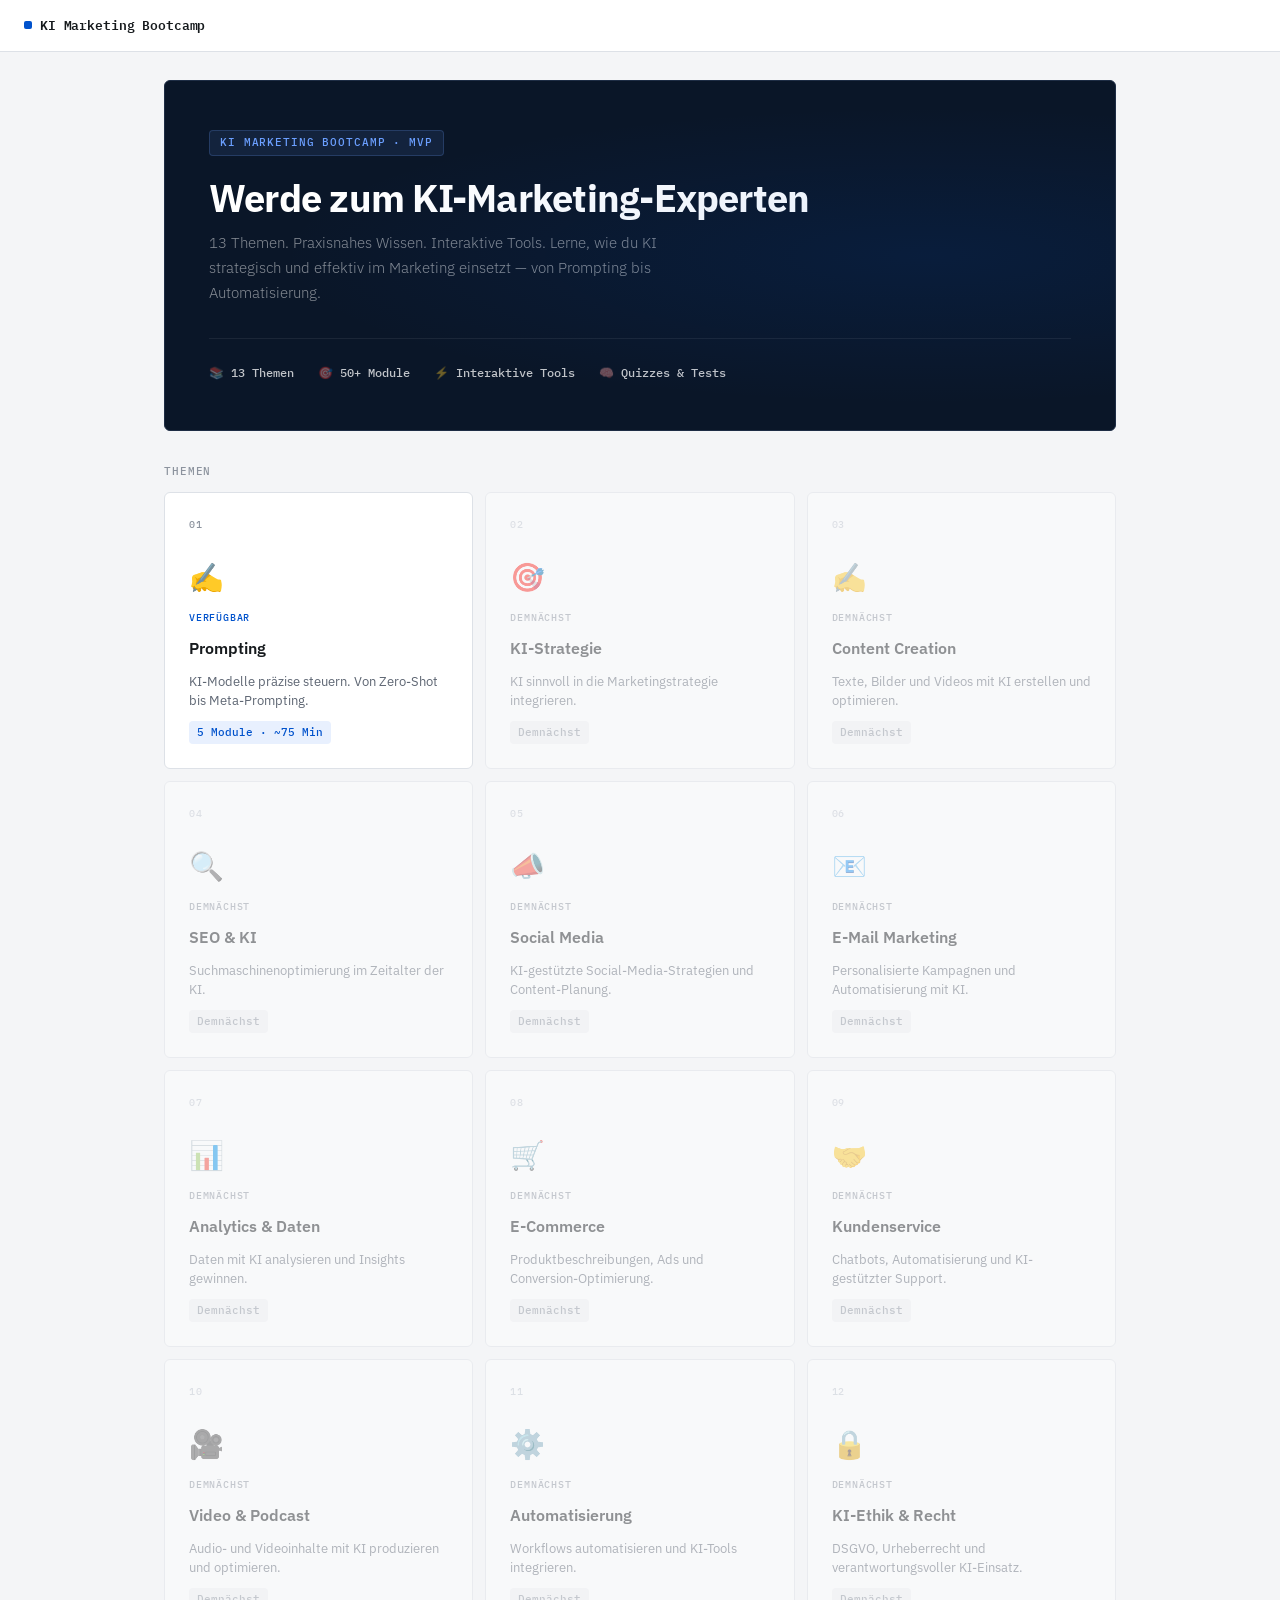
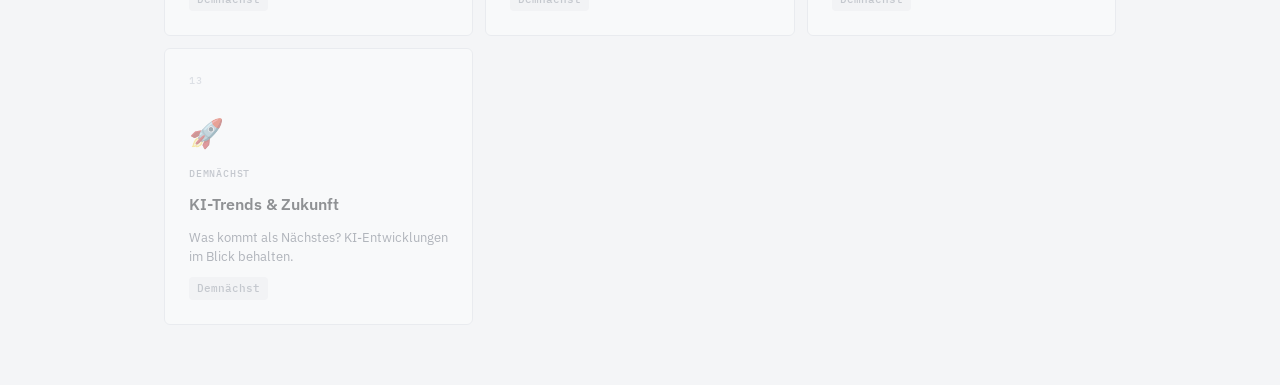
==== index.html @ 56a53774 "Build course platform MVP for KI Marketing Bootcamp - Add index.html: course dashboard with 13 topic" ====
<!DOCTYPE html>
<html lang="de">
<head>
<meta charset="UTF-8">
<meta name="viewport" content="width=device-width, initial-scale=1.0">
<title>KI Marketing Bootcamp</title>
<link rel="preconnect" href="https://fonts.googleapis.com">
<link href="https://fonts.googleapis.com/css2?family=IBM+Plex+Sans:wght@300;400;500;600;700&family=IBM+Plex+Mono:wght@400;500&display=swap" rel="stylesheet">
<link rel="stylesheet" href="shared.css">
<style>
.topnav-logo-text { font-weight: 600; }

.course-hero {
  background: #0A1628;
  color: white;
  border-radius: var(--radius-lg);
  padding: 48px 44px;
  margin-bottom: 32px;
  position: relative;
  overflow: hidden;
  border: 1px solid #1E2D45;
}
.course-hero::before {
  content: '';
  position: absolute; top: 0; right: 0; bottom: 0; left: 0;
  background: radial-gradient(ellipse at 80% 50%, rgba(0,82,204,0.12) 0%, transparent 60%);
  pointer-events: none;
}
.course-tag {
  display: inline-flex; align-items: center; gap: 6px;
  font-size: 11px; font-weight: 500; letter-spacing: 0.08em; text-transform: uppercase;
  color: #6B9FFF; background: rgba(107,159,255,0.1);
  border: 1px solid rgba(107,159,255,0.2);
  padding: 3px 10px; border-radius: var(--radius); margin-bottom: 20px;
  font-family: 'IBM Plex Mono', monospace;
}
.course-hero h1 {
  font-size: clamp(24px, 3.5vw, 38px);
  font-weight: 700; letter-spacing: -0.02em;
  margin-bottom: 12px; line-height: 1.15;
}
.course-hero p {
  color: rgba(255,255,255,0.5); font-size: 15px;
  max-width: 520px; font-weight: 300; line-height: 1.65;
}
.course-hero-meta {
  display: flex; gap: 24px; margin-top: 32px; flex-wrap: wrap;
  padding-top: 24px; border-top: 1px solid rgba(255,255,255,0.07);
}
.course-hero-meta-item {
  display: flex; align-items: center; gap: 7px;
  font-size: 12px; color: rgba(255,255,255,0.4);
  font-family: 'IBM Plex Mono', monospace;
}
.course-hero-meta-item span { color: rgba(255,255,255,0.75); font-weight: 500; }

.topics-grid {
  display: grid;
  grid-template-columns: repeat(3, 1fr);
  gap: 12px;
}

.topic-card-num {
  font-family: 'IBM Plex Mono', monospace;
  font-size: 10px; font-weight: 500; letter-spacing: 0.06em;
  color: var(--text-subtle); margin-bottom: 12px;
}
.topic-card:hover .topic-card-num { color: var(--accent); }
.topic-card.locked .topic-card-num { color: var(--border-strong); }

@media(max-width: 700px) {
  .topics-grid { grid-template-columns: 1fr 1fr; }
  .course-hero { padding: 28px 20px; }
}
@media(max-width: 480px) {
  .topics-grid { grid-template-columns: 1fr; }
}
</style>
</head>
<body>

<!-- Top Navigation -->
<nav class="topnav">
  <a href="index.html" class="topnav-logo">
    <div class="topnav-logo-dot"></div>
    <span class="topnav-logo-text">KI Marketing Bootcamp</span>
  </a>
  <div class="topnav-spacer"></div>
</nav>

<div class="container-wide">

  <!-- HERO -->
  <div class="course-hero">
    <div class="course-tag">KI Marketing Bootcamp · MVP</div>
    <h1>Werde zum KI&#8209;Marketing&#8209;Experten</h1>
    <p>13 Themen. Praxisnahes Wissen. Interaktive Tools. Lerne, wie du KI strategisch und effektiv im Marketing einsetzt — von Prompting bis Automatisierung.</p>
    <div class="course-hero-meta">
      <div class="course-hero-meta-item">📚 <span>13 Themen</span></div>
      <div class="course-hero-meta-item">🎯 <span>50+ Module</span></div>
      <div class="course-hero-meta-item">⚡ <span>Interaktive Tools</span></div>
      <div class="course-hero-meta-item">🧠 <span>Quizzes &amp; Tests</span></div>
    </div>
  </div>

  <!-- TOPICS -->
  <div class="section-label">Themen</div>

  <div class="topics-grid">

    <!-- Topic 1: Prompting (AVAILABLE) -->
    <a href="topic-prompting.html" class="topic-card">
      <div class="topic-card-num">01</div>
      <div class="topic-card-icon">✍️</div>
      <div class="topic-card-label">Verfügbar</div>
      <div class="topic-card-title">Prompting</div>
      <div class="topic-card-desc">KI-Modelle präzise steuern. Von Zero-Shot bis Meta-Prompting.</div>
      <div class="topic-card-badge">5 Module · ~75 Min</div>
    </a>

    <!-- Topic 2–13: Coming Soon -->
    <div class="topic-card locked">
      <div class="topic-card-num">02</div>
      <div class="topic-card-icon">🎯</div>
      <div class="topic-card-label">Demnächst</div>
      <div class="topic-card-title">KI-Strategie</div>
      <div class="topic-card-desc">KI sinnvoll in die Marketingstrategie integrieren.</div>
      <div class="topic-card-badge">Demnächst</div>
    </div>

    <div class="topic-card locked">
      <div class="topic-card-num">03</div>
      <div class="topic-card-icon">✍️</div>
      <div class="topic-card-label">Demnächst</div>
      <div class="topic-card-title">Content Creation</div>
      <div class="topic-card-desc">Texte, Bilder und Videos mit KI erstellen und optimieren.</div>
      <div class="topic-card-badge">Demnächst</div>
    </div>

    <div class="topic-card locked">
      <div class="topic-card-num">04</div>
      <div class="topic-card-icon">🔍</div>
      <div class="topic-card-label">Demnächst</div>
      <div class="topic-card-title">SEO &amp; KI</div>
      <div class="topic-card-desc">Suchmaschinenoptimierung im Zeitalter der KI.</div>
      <div class="topic-card-badge">Demnächst</div>
    </div>

    <div class="topic-card locked">
      <div class="topic-card-num">05</div>
      <div class="topic-card-icon">📣</div>
      <div class="topic-card-label">Demnächst</div>
      <div class="topic-card-title">Social Media</div>
      <div class="topic-card-desc">KI-gestützte Social-Media-Strategien und Content-Planung.</div>
      <div class="topic-card-badge">Demnächst</div>
    </div>

    <div class="topic-card locked">
      <div class="topic-card-num">06</div>
      <div class="topic-card-icon">📧</div>
      <div class="topic-card-label">Demnächst</div>
      <div class="topic-card-title">E-Mail Marketing</div>
      <div class="topic-card-desc">Personalisierte Kampagnen und Automatisierung mit KI.</div>
      <div class="topic-card-badge">Demnächst</div>
    </div>

    <div class="topic-card locked">
      <div class="topic-card-num">07</div>
      <div class="topic-card-icon">📊</div>
      <div class="topic-card-label">Demnächst</div>
      <div class="topic-card-title">Analytics &amp; Daten</div>
      <div class="topic-card-desc">Daten mit KI analysieren und Insights gewinnen.</div>
      <div class="topic-card-badge">Demnächst</div>
    </div>

    <div class="topic-card locked">
      <div class="topic-card-num">08</div>
      <div class="topic-card-icon">🛒</div>
      <div class="topic-card-label">Demnächst</div>
      <div class="topic-card-title">E-Commerce</div>
      <div class="topic-card-desc">Produktbeschreibungen, Ads und Conversion-Optimierung.</div>
      <div class="topic-card-badge">Demnächst</div>
    </div>

    <div class="topic-card locked">
      <div class="topic-card-num">09</div>
      <div class="topic-card-icon">🤝</div>
      <div class="topic-card-label">Demnächst</div>
      <div class="topic-card-title">Kundenservice</div>
      <div class="topic-card-desc">Chatbots, Automatisierung und KI-gestützter Support.</div>
      <div class="topic-card-badge">Demnächst</div>
    </div>

    <div class="topic-card locked">
      <div class="topic-card-num">10</div>
      <div class="topic-card-icon">🎥</div>
      <div class="topic-card-label">Demnächst</div>
      <div class="topic-card-title">Video &amp; Podcast</div>
      <div class="topic-card-desc">Audio- und Videoinhalte mit KI produzieren und optimieren.</div>
      <div class="topic-card-badge">Demnächst</div>
    </div>

    <div class="topic-card locked">
      <div class="topic-card-num">11</div>
      <div class="topic-card-icon">⚙️</div>
      <div class="topic-card-label">Demnächst</div>
      <div class="topic-card-title">Automatisierung</div>
      <div class="topic-card-desc">Workflows automatisieren und KI-Tools integrieren.</div>
      <div class="topic-card-badge">Demnächst</div>
    </div>

    <div class="topic-card locked">
      <div class="topic-card-num">12</div>
      <div class="topic-card-icon">🔒</div>
      <div class="topic-card-label">Demnächst</div>
      <div class="topic-card-title">KI-Ethik &amp; Recht</div>
      <div class="topic-card-desc">DSGVO, Urheberrecht und verantwortungsvoller KI-Einsatz.</div>
      <div class="topic-card-badge">Demnächst</div>
    </div>

    <div class="topic-card locked">
      <div class="topic-card-num">13</div>
      <div class="topic-card-icon">🚀</div>
      <div class="topic-card-label">Demnächst</div>
      <div class="topic-card-title">KI-Trends &amp; Zukunft</div>
      <div class="topic-card-desc">Was kommt als Nächstes? KI-Entwicklungen im Blick behalten.</div>
      <div class="topic-card-badge">Demnächst</div>
    </div>

  </div>
</div>

</body>
</html>
---- shared.css ----
@import url('https://fonts.googleapis.com/css2?family=IBM+Plex+Sans:wght@300;400;500;600;700&family=IBM+Plex+Mono:wght@400;500&display=swap');

:root {
  --bg: #F4F5F7;
  --surface: #FFFFFF;
  --surface-2: #F0F1F3;
  --border: #DDE1E7;
  --border-strong: #C1C7D0;
  --text: #161A1D;
  --text-muted: #5E6673;
  --text-subtle: #8C939E;
  --accent: #0052CC;
  --accent-light: #E8F0FE;
  --accent-hover: #0747A6;
  --accent-2: #00875A;
  --accent-2-light: #E3FCEF;
  --green: #006644;
  --green-light: #E3FCEF;
  --red: #BF2600;
  --red-light: #FFEBE6;
  --orange: #974F0C;
  --orange-light: #FFF0E6;
  --radius: 4px;
  --radius-lg: 6px;
  --shadow: 0 1px 3px rgba(0,0,0,0.08), 0 0 0 1px rgba(0,0,0,0.04);
  --shadow-lg: 0 4px 16px rgba(0,0,0,0.10), 0 0 0 1px rgba(0,0,0,0.04);
}

* { box-sizing: border-box; margin: 0; padding: 0; }

body {
  font-family: 'IBM Plex Sans', sans-serif;
  background: var(--bg);
  color: var(--text);
  font-size: 15px;
  line-height: 1.6;
}

h1, h2, h3, h4 { font-family: 'IBM Plex Sans', sans-serif; font-weight: 600; line-height: 1.25; }

/* ─── TOPNAV ─── */
.topnav {
  position: fixed; top: 0; left: 0; right: 0; z-index: 100;
  background: var(--surface);
  border-bottom: 1px solid var(--border);
  height: 52px;
  display: flex; align-items: center;
  padding: 0 24px;
  gap: 16px;
}
.topnav-logo {
  font-family: 'IBM Plex Mono', monospace;
  font-size: 13px; font-weight: 500;
  color: var(--text);
  text-decoration: none;
  letter-spacing: -0.01em;
  display: flex; align-items: center; gap: 8px;
}
.topnav-logo-dot {
  width: 8px; height: 8px; border-radius: 2px;
  background: var(--accent);
  flex-shrink: 0;
}
.topnav-spacer { flex: 1; }
.topnav-link {
  font-size: 13px; font-weight: 500;
  color: var(--text-muted);
  text-decoration: none;
  padding: 5px 10px; border-radius: var(--radius);
  transition: all 0.15s;
}
.topnav-link:hover { background: var(--surface-2); color: var(--text); }
.topnav-link.primary {
  background: var(--accent); color: white;
  padding: 5px 14px;
}
.topnav-link.primary:hover { background: var(--accent-hover); color: white; }

/* ─── LAYOUT ─── */
.container { max-width: 780px; margin: 0 auto; padding: 80px 24px 60px; }
.container-wide { max-width: 1000px; margin: 0 auto; padding: 80px 24px 60px; }

/* ─── HERO ─── */
.hero {
  background: #0A1628;
  color: white;
  border-radius: var(--radius-lg);
  padding: 40px 44px;
  margin-bottom: 24px;
  position: relative;
  overflow: hidden;
  border: 1px solid #1E2D45;
}
.hero::before {
  content: '';
  position: absolute; top: 0; right: 0; bottom: 0;
  width: 40%;
  background: linear-gradient(135deg, transparent, rgba(0,82,204,0.08));
  pointer-events: none;
}
.module-tag {
  display: inline-flex; align-items: center; gap: 6px;
  font-size: 11px; font-weight: 500; letter-spacing: 0.08em; text-transform: uppercase;
  color: #6B9FFF; background: rgba(107,159,255,0.1);
  border: 1px solid rgba(107,159,255,0.2);
  padding: 3px 10px; border-radius: var(--radius); margin-bottom: 18px;
  font-family: 'IBM Plex Mono', monospace;
}
.hero h1 { font-size: clamp(22px, 3vw, 32px); font-weight: 600; margin-bottom: 8px; letter-spacing: -0.01em; }
.hero p { color: rgba(255,255,255,0.5); font-size: 15px; max-width: 540px; font-weight: 300; }
.hero-meta {
  display: flex; gap: 24px; margin-top: 28px; flex-wrap: wrap;
  padding-top: 20px; border-top: 1px solid rgba(255,255,255,0.07);
}
.hero-meta-item {
  display: flex; align-items: center; gap: 7px;
  font-size: 12px; color: rgba(255,255,255,0.4);
  font-family: 'IBM Plex Mono', monospace;
}
.hero-meta-item span { color: rgba(255,255,255,0.75); font-weight: 500; }

/* ─── CALLOUTS ─── */
.callout {
  border-radius: var(--radius);
  padding: 14px 18px;
  margin-bottom: 12px;
  display: flex; gap: 12px; align-items: flex-start;
}
.callout.blue { background: var(--accent-light); border: 1px solid #C0D9FF; }
.callout.green { background: var(--green-light); border: 1px solid #ABF5D1; }
.callout.yellow { background: #FFFBE6; border: 1px solid #FFE58F; }
.callout.gray { background: var(--surface-2); border: 1px solid var(--border); }
.callout.orange { background: var(--orange-light); border: 1px solid #FFD8A8; }
.callout-icon { font-size: 16px; flex-shrink: 0; margin-top: 2px; }
.callout-text strong { display: block; font-size: 13px; font-weight: 600; margin-bottom: 3px; letter-spacing: 0.01em; }
.callout-text p { font-size: 13px; color: var(--text-muted); line-height: 1.55; }

/* ─── SECTION ─── */
.section {
  background: var(--surface);
  border: 1px solid var(--border);
  border-radius: var(--radius-lg);
  margin-bottom: 16px;
  overflow: hidden;
}
.section-header {
  padding: 18px 24px;
  border-bottom: 1px solid var(--border);
  display: flex; align-items: center; gap: 14px;
  background: var(--surface-2);
}
.section-num {
  width: 28px; height: 28px; border-radius: var(--radius);
  background: var(--accent); color: white;
  font-family: 'IBM Plex Mono', monospace; font-weight: 500; font-size: 13px;
  display: flex; align-items: center; justify-content: center;
  flex-shrink: 0;
}
.section-header h2 { font-size: 16px; font-weight: 600; margin-bottom: 2px; }
.section-header p { font-size: 12px; color: var(--text-muted); }
.section-body { padding: 24px; }

/* ─── TYPOGRAPHY ─── */
h3 { font-size: 14px; font-weight: 600; margin: 22px 0 8px; text-transform: uppercase; letter-spacing: 0.05em; color: var(--text-muted); }
h3:first-child { margin-top: 0; }
p { color: var(--text); margin-bottom: 10px; font-size: 14px; }
p:last-child { margin-bottom: 0; }
ul { padding-left: 18px; margin-bottom: 10px; }
li { margin-bottom: 5px; color: var(--text); font-size: 14px; }
strong { font-weight: 600; }
a { color: var(--accent); text-decoration: none; }
a:hover { text-decoration: underline; }

/* ─── TABLE ─── */
.table-wrap { overflow-x: auto; border-radius: var(--radius); border: 1px solid var(--border); margin: 14px 0; }
table { width: 100%; border-collapse: collapse; font-size: 13px; }
th { background: var(--surface-2); font-family: 'IBM Plex Mono', monospace; font-size: 11px; letter-spacing: 0.06em; text-transform: uppercase; padding: 10px 14px; text-align: left; font-weight: 500; color: var(--text-muted); border-bottom: 1px solid var(--border); }
td { padding: 10px 14px; border-top: 1px solid var(--border); vertical-align: top; line-height: 1.5; font-size: 13px; }
tr:hover td { background: #FAFBFC; }

/* ─── DIVIDER ─── */
.divider { border: none; border-top: 1px solid var(--border); margin: 24px 0; }

/* ─── MISC ─── */
.highlight-box {
  background: var(--accent-light);
  border: 1px solid #C0D9FF;
  border-radius: var(--radius);
  padding: 12px 16px;
  margin: 12px 0;
  font-size: 13px;
}
.highlight-box strong { color: var(--accent); }
.code-block {
  background: #0D1117;
  border-radius: var(--radius);
  padding: 14px 18px;
  font-family: 'IBM Plex Mono', monospace;
  font-size: 12px;
  line-height: 1.75;
  color: #C9D1D9;
  margin: 10px 0;
  overflow-x: auto;
  border: 1px solid #21262D;
}
.tag-row { display: flex; flex-wrap: wrap; gap: 6px; margin: 10px 0; }
.tag {
  font-size: 11px; font-weight: 500;
  padding: 3px 10px; border-radius: var(--radius);
  background: var(--surface-2); border: 1px solid var(--border);
  color: var(--text-muted); font-family: 'IBM Plex Mono', monospace;
}

/* ─── MODULE CARD ─── */
.module-card {
  background: var(--surface);
  border: 1px solid var(--border);
  border-radius: var(--radius-lg);
  padding: 20px 24px;
  display: flex; align-items: flex-start; gap: 16px;
  text-decoration: none; color: var(--text);
  transition: all 0.15s;
  cursor: pointer;
}
.module-card:hover { border-color: var(--accent); box-shadow: var(--shadow); text-decoration: none; }
.module-card.locked { opacity: 0.5; cursor: default; }
.module-card.locked:hover { border-color: var(--border); box-shadow: none; }
.module-card-num {
  width: 36px; height: 36px; border-radius: var(--radius);
  background: var(--accent); color: white;
  font-family: 'IBM Plex Mono', monospace; font-weight: 500; font-size: 14px;
  display: flex; align-items: center; justify-content: center;
  flex-shrink: 0;
}
.module-card.locked .module-card-num { background: var(--surface-2); color: var(--text-subtle); }
.module-card-body { flex: 1; }
.module-card-title { font-size: 15px; font-weight: 600; margin-bottom: 3px; }
.module-card-desc { font-size: 13px; color: var(--text-muted); margin: 0; line-height: 1.5; }
.module-card-meta {
  margin-top: 10px; display: flex; gap: 14px; flex-wrap: wrap;
}
.module-card-meta-item {
  font-size: 11px; color: var(--text-subtle);
  font-family: 'IBM Plex Mono', monospace;
  display: flex; align-items: center; gap: 5px;
}
.module-card-arrow {
  font-size: 16px; color: var(--text-subtle); flex-shrink: 0; margin-top: 2px;
  transition: transform 0.15s;
}
.module-card:hover .module-card-arrow { transform: translateX(3px); color: var(--accent); }
.module-card.locked .module-card-arrow { display: none; }
.lock-icon {
  font-size: 14px; color: var(--text-subtle); flex-shrink: 0;
}

/* ─── TOPIC CARD ─── */
.topic-card {
  background: var(--surface);
  border: 1px solid var(--border);
  border-radius: var(--radius-lg);
  padding: 24px;
  text-decoration: none; color: var(--text);
  transition: all 0.15s;
  display: flex; flex-direction: column; gap: 10px;
}
.topic-card:hover { border-color: var(--accent); box-shadow: var(--shadow); text-decoration: none; }
.topic-card.locked { opacity: 0.45; cursor: default; }
.topic-card.locked:hover { border-color: var(--border); box-shadow: none; }
.topic-card-icon { font-size: 28px; }
.topic-card-label {
  font-size: 10px; font-weight: 500; letter-spacing: 0.08em; text-transform: uppercase;
  color: var(--accent); font-family: 'IBM Plex Mono', monospace;
}
.topic-card.locked .topic-card-label { color: var(--text-subtle); }
.topic-card-title { font-size: 16px; font-weight: 600; }
.topic-card-desc { font-size: 13px; color: var(--text-muted); line-height: 1.5; }
.topic-card-badge {
  display: inline-flex; align-items: center; gap: 5px;
  font-size: 11px; font-weight: 500; padding: 3px 8px; border-radius: var(--radius);
  background: var(--accent-light); color: var(--accent);
  font-family: 'IBM Plex Mono', monospace; margin-top: auto;
  align-self: flex-start;
}
.topic-card.locked .topic-card-badge { background: var(--surface-2); color: var(--text-subtle); }

/* ─── SECTION LABEL ─── */
.section-label {
  font-size: 11px; font-weight: 500; letter-spacing: 0.08em; text-transform: uppercase;
  color: var(--text-subtle); font-family: 'IBM Plex Mono', monospace;
  margin: 32px 0 12px;
}
.section-label:first-child { margin-top: 0; }

/* ─── QUIZ (shared styles) ─── */
.quiz-section {
  background: #0A1628;
  color: white;
  border-radius: var(--radius-lg);
  padding: 32px;
  margin-top: 20px;
  border: 1px solid #1E2D45;
}
.quiz-section h2 { font-size: 20px; font-weight: 600; margin-bottom: 6px; letter-spacing: -0.01em; }
.quiz-section > p { color: rgba(255,255,255,0.45); margin-bottom: 24px; font-size: 13px; }

@media(max-width: 600px) {
  .container { padding: 72px 16px 40px; }
  .hero { padding: 24px 20px; }
  .topic-card-grid { grid-template-columns: 1fr !important; }
}
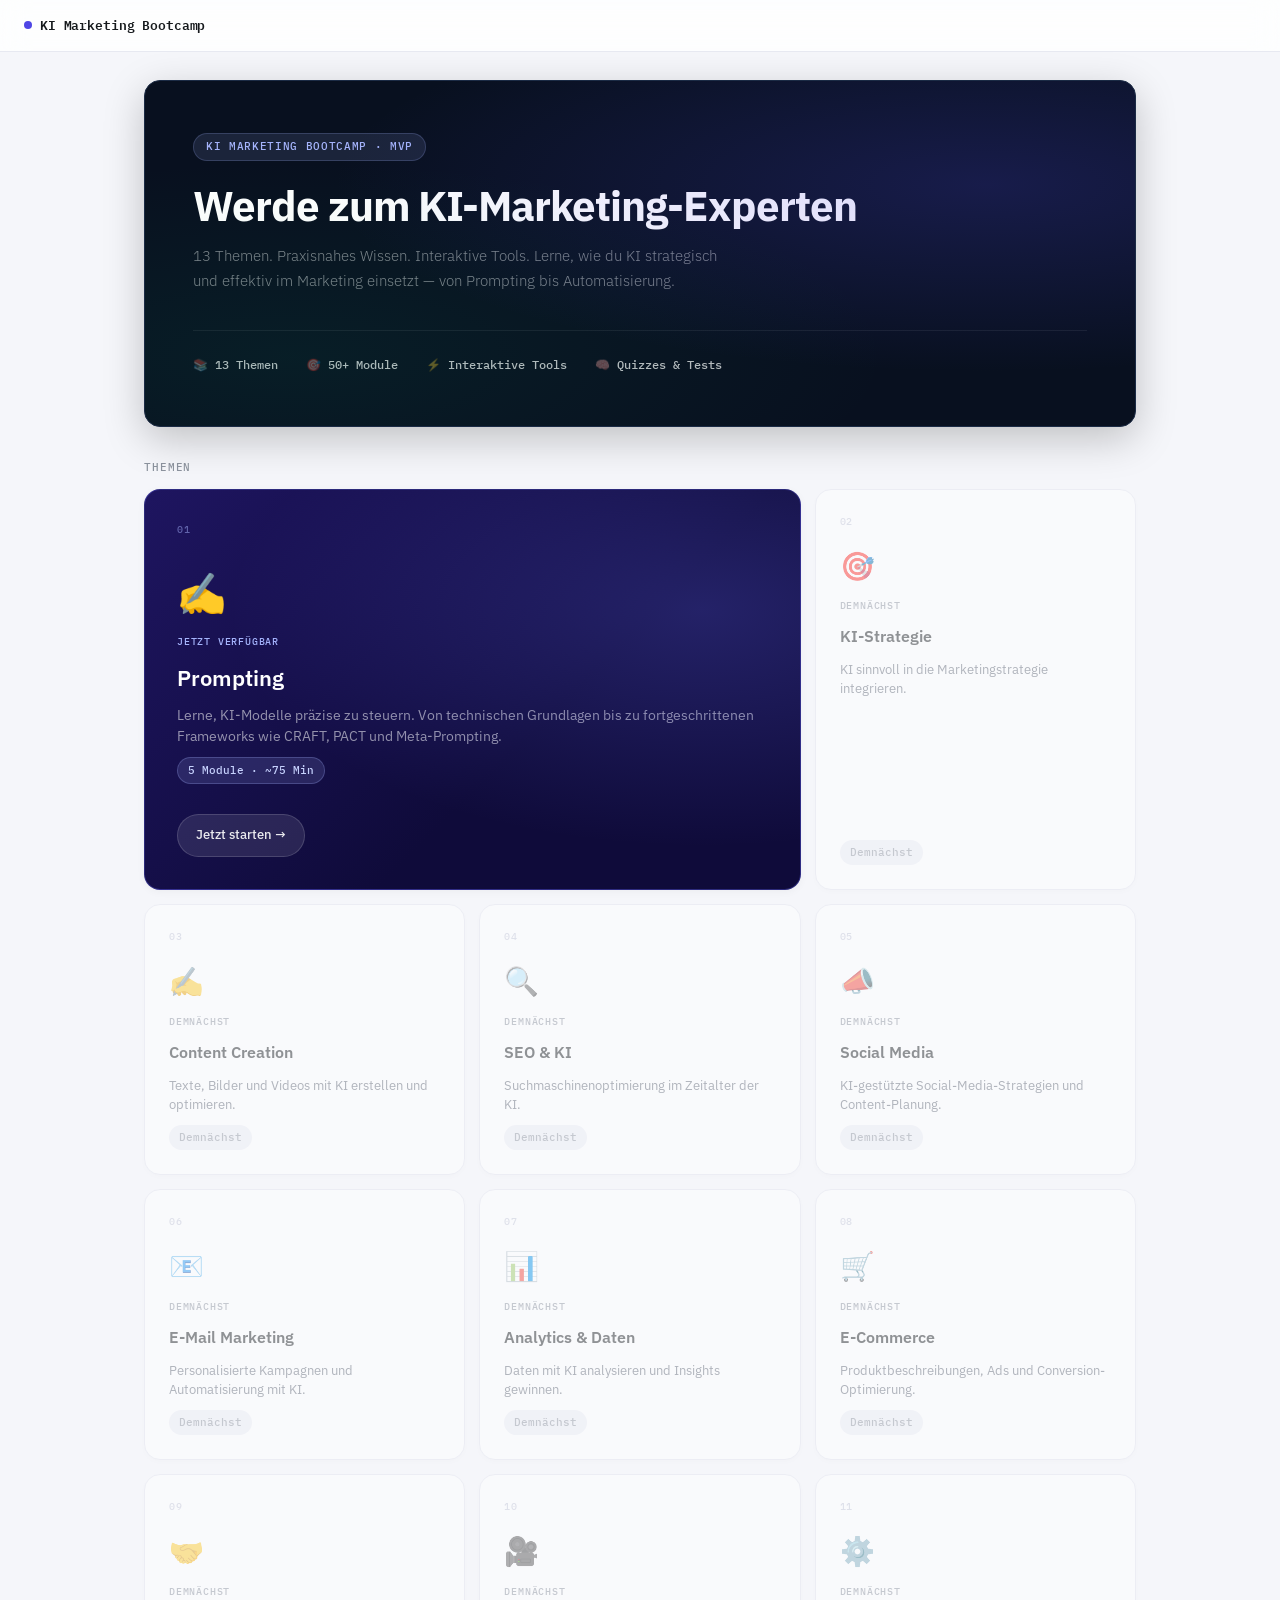
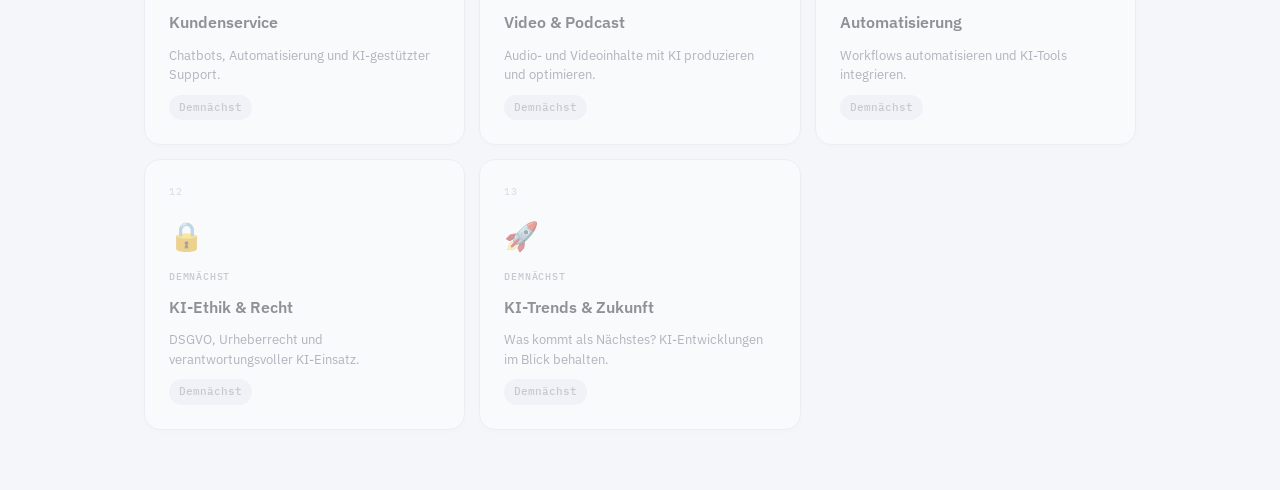
==== commit e33abd96: "Modernize design: bento grid, rounder corners, indigo palette, drop shadows - Colors: corporate blue" ====
--- a/index.html
+++ b/index.html
@@ -8,72 +8,125 @@
 <link href="https://fonts.googleapis.com/css2?family=IBM+Plex+Sans:wght@300;400;500;600;700&family=IBM+Plex+Mono:wght@400;500&display=swap" rel="stylesheet">
 <link rel="stylesheet" href="shared.css">
 <style>
-.topnav-logo-text { font-weight: 600; }
-
+/* ─── COURSE HERO ─── */
 .course-hero {
-  background: #0A1628;
+  background: #08101F;
   color: white;
   border-radius: var(--radius-lg);
-  padding: 48px 44px;
+  padding: 52px 48px;
   margin-bottom: 32px;
   position: relative;
   overflow: hidden;
-  border: 1px solid #1E2D45;
+  border: 1px solid #1B2B45;
+  box-shadow: 0 12px 40px rgba(0,0,0,0.22);
 }
 .course-hero::before {
   content: '';
-  position: absolute; top: 0; right: 0; bottom: 0; left: 0;
-  background: radial-gradient(ellipse at 80% 50%, rgba(0,82,204,0.12) 0%, transparent 60%);
+  position: absolute; inset: 0;
+  background:
+    radial-gradient(ellipse at 85% 30%, rgba(79,70,229,0.22) 0%, transparent 55%),
+    radial-gradient(ellipse at 15% 80%, rgba(5,150,105,0.10) 0%, transparent 50%);
   pointer-events: none;
 }
 .course-tag {
   display: inline-flex; align-items: center; gap: 6px;
-  font-size: 11px; font-weight: 500; letter-spacing: 0.08em; text-transform: uppercase;
-  color: #6B9FFF; background: rgba(107,159,255,0.1);
-  border: 1px solid rgba(107,159,255,0.2);
-  padding: 3px 10px; border-radius: var(--radius); margin-bottom: 20px;
+  font-size: 11px; font-weight: 500; letter-spacing: 0.06em; text-transform: uppercase;
+  color: #A5B4FC; background: rgba(165,180,252,0.12);
+  border: 1px solid rgba(165,180,252,0.2);
+  padding: 4px 12px; border-radius: 999px; margin-bottom: 22px;
   font-family: 'IBM Plex Mono', monospace;
 }
 .course-hero h1 {
-  font-size: clamp(24px, 3.5vw, 38px);
-  font-weight: 700; letter-spacing: -0.02em;
-  margin-bottom: 12px; line-height: 1.15;
+  font-size: clamp(26px, 3.5vw, 42px);
+  font-weight: 700; letter-spacing: -0.025em;
+  margin-bottom: 14px; line-height: 1.1;
 }
 .course-hero p {
-  color: rgba(255,255,255,0.5); font-size: 15px;
-  max-width: 520px; font-weight: 300; line-height: 1.65;
+  color: rgba(255,255,255,0.48); font-size: 15px;
+  max-width: 540px; font-weight: 300; line-height: 1.7;
 }
 .course-hero-meta {
-  display: flex; gap: 24px; margin-top: 32px; flex-wrap: wrap;
+  display: flex; gap: 28px; margin-top: 36px; flex-wrap: wrap;
   padding-top: 24px; border-top: 1px solid rgba(255,255,255,0.07);
 }
 .course-hero-meta-item {
   display: flex; align-items: center; gap: 7px;
-  font-size: 12px; color: rgba(255,255,255,0.4);
+  font-size: 12px; color: rgba(255,255,255,0.38);
   font-family: 'IBM Plex Mono', monospace;
 }
-.course-hero-meta-item span { color: rgba(255,255,255,0.75); font-weight: 500; }
-
-.topics-grid {
+.course-hero-meta-item span { color: rgba(255,255,255,0.72); font-weight: 500; }
+
+/* ─── BENTO GRID ─── */
+.bento-grid {
   display: grid;
   grid-template-columns: repeat(3, 1fr);
-  gap: 12px;
-}
-
+  gap: 14px;
+}
+
+/* Featured card spans 2 columns */
+.topic-card.featured {
+  grid-column: span 2;
+  background: linear-gradient(135deg, #1E1560 0%, #0F0B3A 60%);
+  border-color: rgba(99,102,241,0.35);
+  color: white;
+  padding: 32px;
+  min-height: 240px;
+  position: relative;
+  overflow: hidden;
+}
+.topic-card.featured::before {
+  content: '';
+  position: absolute; inset: 0;
+  background: radial-gradient(ellipse at 85% 30%, rgba(99,102,241,0.25) 0%, transparent 60%);
+  pointer-events: none;
+}
+.topic-card.featured:hover {
+  border-color: rgba(99,102,241,0.6);
+  box-shadow: 0 12px 36px rgba(79,70,229,0.28), 0 2px 8px rgba(79,70,229,0.15);
+  transform: translateY(-2px);
+}
+.topic-card.featured .topic-card-num { color: rgba(165,180,252,0.5); }
+.topic-card.featured .topic-card-icon { font-size: 40px; }
+.topic-card.featured .topic-card-label { color: #A5B4FC; }
+.topic-card.featured .topic-card-title { font-size: 22px; color: white; }
+.topic-card.featured .topic-card-desc { color: rgba(255,255,255,0.55); font-size: 14px; }
+.topic-card.featured .topic-card-badge {
+  background: rgba(165,180,252,0.15);
+  color: #C7D2FE;
+  border: 1px solid rgba(165,180,252,0.25);
+}
+.featured-cta {
+  display: inline-flex; align-items: center; gap: 8px;
+  margin-top: 20px; padding: 10px 18px; border-radius: 999px;
+  background: rgba(255,255,255,0.1); color: rgba(255,255,255,0.9);
+  border: 1px solid rgba(255,255,255,0.15);
+  font-size: 13px; font-weight: 500;
+  transition: all 0.2s; align-self: flex-start;
+  text-decoration: none;
+}
+.topic-card.featured:hover .featured-cta {
+  background: rgba(255,255,255,0.16);
+  border-color: rgba(255,255,255,0.25);
+}
+
+/* Topic card number label */
 .topic-card-num {
   font-family: 'IBM Plex Mono', monospace;
   font-size: 10px; font-weight: 500; letter-spacing: 0.06em;
-  color: var(--text-subtle); margin-bottom: 12px;
+  color: var(--text-subtle); margin-bottom: 4px;
 }
 .topic-card:hover .topic-card-num { color: var(--accent); }
 .topic-card.locked .topic-card-num { color: var(--border-strong); }
-
-@media(max-width: 700px) {
-  .topics-grid { grid-template-columns: 1fr 1fr; }
-  .course-hero { padding: 28px 20px; }
+.topic-card.featured .topic-card-num { margin-bottom: 12px; }
+
+@media(max-width: 760px) {
+  .bento-grid { grid-template-columns: 1fr 1fr; }
+  .topic-card.featured { grid-column: span 2; min-height: 200px; padding: 24px; }
+  .course-hero { padding: 32px 24px; }
 }
 @media(max-width: 480px) {
-  .topics-grid { grid-template-columns: 1fr; }
+  .bento-grid { grid-template-columns: 1fr; }
+  .topic-card.featured { grid-column: span 1; }
 }
 </style>
 </head>
@@ -83,7 +136,7 @@
 <nav class="topnav">
   <a href="index.html" class="topnav-logo">
     <div class="topnav-logo-dot"></div>
-    <span class="topnav-logo-text">KI Marketing Bootcamp</span>
+    <span style="font-weight:600">KI Marketing Bootcamp</span>
   </a>
   <div class="topnav-spacer"></div>
 </nav>
@@ -103,22 +156,23 @@
     </div>
   </div>
 
-  <!-- TOPICS -->
+  <!-- TOPICS BENTO GRID -->
   <div class="section-label">Themen</div>
 
-  <div class="topics-grid">
-
-    <!-- Topic 1: Prompting (AVAILABLE) -->
-    <a href="topic-prompting.html" class="topic-card">
+  <div class="bento-grid">
+
+    <!-- Topic 01: Prompting — FEATURED (2-col) -->
+    <a href="topic-prompting.html" class="topic-card featured">
       <div class="topic-card-num">01</div>
       <div class="topic-card-icon">✍️</div>
-      <div class="topic-card-label">Verfügbar</div>
+      <div class="topic-card-label">Jetzt verfügbar</div>
       <div class="topic-card-title">Prompting</div>
-      <div class="topic-card-desc">KI-Modelle präzise steuern. Von Zero-Shot bis Meta-Prompting.</div>
+      <div class="topic-card-desc">Lerne, KI-Modelle präzise zu steuern. Von technischen Grundlagen bis zu fortgeschrittenen Frameworks wie CRAFT, PACT und Meta-Prompting.</div>
       <div class="topic-card-badge">5 Module · ~75 Min</div>
+      <div class="featured-cta">Jetzt starten →</div>
     </a>
 
-    <!-- Topic 2–13: Coming Soon -->
+    <!-- Topic 02 -->
     <div class="topic-card locked">
       <div class="topic-card-num">02</div>
       <div class="topic-card-icon">🎯</div>
@@ -128,6 +182,7 @@
       <div class="topic-card-badge">Demnächst</div>
     </div>
 
+    <!-- Topic 03 -->
     <div class="topic-card locked">
       <div class="topic-card-num">03</div>
       <div class="topic-card-icon">✍️</div>
@@ -137,6 +192,7 @@
       <div class="topic-card-badge">Demnächst</div>
     </div>
 
+    <!-- Topic 04 -->
     <div class="topic-card locked">
       <div class="topic-card-num">04</div>
       <div class="topic-card-icon">🔍</div>
@@ -146,6 +202,7 @@
       <div class="topic-card-badge">Demnächst</div>
     </div>
 
+    <!-- Topic 05 -->
     <div class="topic-card locked">
       <div class="topic-card-num">05</div>
       <div class="topic-card-icon">📣</div>
@@ -155,6 +212,7 @@
       <div class="topic-card-badge">Demnächst</div>
     </div>
 
+    <!-- Topic 06 -->
     <div class="topic-card locked">
       <div class="topic-card-num">06</div>
       <div class="topic-card-icon">📧</div>
@@ -164,6 +222,7 @@
       <div class="topic-card-badge">Demnächst</div>
     </div>
 
+    <!-- Topic 07 -->
     <div class="topic-card locked">
       <div class="topic-card-num">07</div>
       <div class="topic-card-icon">📊</div>
@@ -173,6 +232,7 @@
       <div class="topic-card-badge">Demnächst</div>
     </div>
 
+    <!-- Topic 08 -->
     <div class="topic-card locked">
       <div class="topic-card-num">08</div>
       <div class="topic-card-icon">🛒</div>
@@ -182,6 +242,7 @@
       <div class="topic-card-badge">Demnächst</div>
     </div>
 
+    <!-- Topic 09 -->
     <div class="topic-card locked">
       <div class="topic-card-num">09</div>
       <div class="topic-card-icon">🤝</div>
@@ -191,6 +252,7 @@
       <div class="topic-card-badge">Demnächst</div>
     </div>
 
+    <!-- Topic 10 -->
     <div class="topic-card locked">
       <div class="topic-card-num">10</div>
       <div class="topic-card-icon">🎥</div>
@@ -200,6 +262,7 @@
       <div class="topic-card-badge">Demnächst</div>
     </div>
 
+    <!-- Topic 11 -->
     <div class="topic-card locked">
       <div class="topic-card-num">11</div>
       <div class="topic-card-icon">⚙️</div>
@@ -209,6 +272,7 @@
       <div class="topic-card-badge">Demnächst</div>
     </div>
 
+    <!-- Topic 12 -->
     <div class="topic-card locked">
       <div class="topic-card-num">12</div>
       <div class="topic-card-icon">🔒</div>
@@ -218,6 +282,7 @@
       <div class="topic-card-badge">Demnächst</div>
     </div>
 
+    <!-- Topic 13 -->
     <div class="topic-card locked">
       <div class="topic-card-num">13</div>
       <div class="topic-card-icon">🚀</div>
--- a/shared.css
+++ b/shared.css
@@ -1,29 +1,30 @@
 @import url('https://fonts.googleapis.com/css2?family=IBM+Plex+Sans:wght@300;400;500;600;700&family=IBM+Plex+Mono:wght@400;500&display=swap');
 
 :root {
-  --bg: #F4F5F7;
+  --bg: #F5F6FA;
   --surface: #FFFFFF;
-  --surface-2: #F0F1F3;
-  --border: #DDE1E7;
-  --border-strong: #C1C7D0;
+  --surface-2: #ECEEF5;
+  --border: #E2E4EE;
+  --border-strong: #C4C8D8;
   --text: #161A1D;
   --text-muted: #5E6673;
   --text-subtle: #8C939E;
-  --accent: #0052CC;
-  --accent-light: #E8F0FE;
-  --accent-hover: #0747A6;
-  --accent-2: #00875A;
-  --accent-2-light: #E3FCEF;
-  --green: #006644;
-  --green-light: #E3FCEF;
-  --red: #BF2600;
-  --red-light: #FFEBE6;
-  --orange: #974F0C;
-  --orange-light: #FFF0E6;
-  --radius: 4px;
-  --radius-lg: 6px;
-  --shadow: 0 1px 3px rgba(0,0,0,0.08), 0 0 0 1px rgba(0,0,0,0.04);
-  --shadow-lg: 0 4px 16px rgba(0,0,0,0.10), 0 0 0 1px rgba(0,0,0,0.04);
+  --accent: #4F46E5;
+  --accent-light: #EEF2FF;
+  --accent-hover: #4338CA;
+  --accent-2: #059669;
+  --accent-2-light: #ECFDF5;
+  --green: #047857;
+  --green-light: #ECFDF5;
+  --red: #DC2626;
+  --red-light: #FEF2F2;
+  --orange: #C2410C;
+  --orange-light: #FFF7ED;
+  --radius: 10px;
+  --radius-lg: 16px;
+  --shadow: 0 4px 16px rgba(0,0,0,0.07), 0 1px 4px rgba(0,0,0,0.04);
+  --shadow-lg: 0 20px 48px rgba(0,0,0,0.10), 0 4px 12px rgba(0,0,0,0.05);
+  --shadow-colored: 0 8px 24px rgba(79,70,229,0.14), 0 2px 8px rgba(79,70,229,0.08);
 }
 
 * { box-sizing: border-box; margin: 0; padding: 0; }
@@ -41,8 +42,10 @@
 /* ─── TOPNAV ─── */
 .topnav {
   position: fixed; top: 0; left: 0; right: 0; z-index: 100;
-  background: var(--surface);
-  border-bottom: 1px solid var(--border);
+  background: rgba(255,255,255,0.82);
+  backdrop-filter: blur(14px);
+  -webkit-backdrop-filter: blur(14px);
+  border-bottom: 1px solid rgba(226,228,238,0.8);
   height: 52px;
   display: flex; align-items: center;
   padding: 0 24px;
@@ -57,7 +60,7 @@
   display: flex; align-items: center; gap: 8px;
 }
 .topnav-logo-dot {
-  width: 8px; height: 8px; border-radius: 2px;
+  width: 8px; height: 8px; border-radius: 50%;
   background: var(--accent);
   flex-shrink: 0;
 }
@@ -66,19 +69,19 @@
   font-size: 13px; font-weight: 500;
   color: var(--text-muted);
   text-decoration: none;
-  padding: 5px 10px; border-radius: var(--radius);
+  padding: 5px 12px; border-radius: 999px;
   transition: all 0.15s;
 }
 .topnav-link:hover { background: var(--surface-2); color: var(--text); }
 .topnav-link.primary {
   background: var(--accent); color: white;
-  padding: 5px 14px;
+  padding: 5px 16px;
 }
 .topnav-link.primary:hover { background: var(--accent-hover); color: white; }
 
 /* ─── LAYOUT ─── */
 .container { max-width: 780px; margin: 0 auto; padding: 80px 24px 60px; }
-.container-wide { max-width: 1000px; margin: 0 auto; padding: 80px 24px 60px; }
+.container-wide { max-width: 1040px; margin: 0 auto; padding: 80px 24px 60px; }
 
 /* ─── HERO ─── */
 .hero {
@@ -90,23 +93,23 @@
   position: relative;
   overflow: hidden;
   border: 1px solid #1E2D45;
+  box-shadow: 0 8px 32px rgba(0,0,0,0.18);
 }
 .hero::before {
   content: '';
-  position: absolute; top: 0; right: 0; bottom: 0;
-  width: 40%;
-  background: linear-gradient(135deg, transparent, rgba(0,82,204,0.08));
+  position: absolute; inset: 0;
+  background: radial-gradient(ellipse at 75% 40%, rgba(79,70,229,0.18) 0%, transparent 62%);
   pointer-events: none;
 }
 .module-tag {
   display: inline-flex; align-items: center; gap: 6px;
-  font-size: 11px; font-weight: 500; letter-spacing: 0.08em; text-transform: uppercase;
-  color: #6B9FFF; background: rgba(107,159,255,0.1);
-  border: 1px solid rgba(107,159,255,0.2);
-  padding: 3px 10px; border-radius: var(--radius); margin-bottom: 18px;
-  font-family: 'IBM Plex Mono', monospace;
-}
-.hero h1 { font-size: clamp(22px, 3vw, 32px); font-weight: 600; margin-bottom: 8px; letter-spacing: -0.01em; }
+  font-size: 11px; font-weight: 500; letter-spacing: 0.06em; text-transform: uppercase;
+  color: #A5B4FC; background: rgba(165,180,252,0.12);
+  border: 1px solid rgba(165,180,252,0.22);
+  padding: 4px 12px; border-radius: 999px; margin-bottom: 18px;
+  font-family: 'IBM Plex Mono', monospace;
+}
+.hero h1 { font-size: clamp(22px, 3vw, 32px); font-weight: 600; margin-bottom: 8px; letter-spacing: -0.02em; }
 .hero p { color: rgba(255,255,255,0.5); font-size: 15px; max-width: 540px; font-weight: 300; }
 .hero-meta {
   display: flex; gap: 24px; margin-top: 28px; flex-wrap: wrap;
@@ -122,15 +125,15 @@
 /* ─── CALLOUTS ─── */
 .callout {
   border-radius: var(--radius);
-  padding: 14px 18px;
+  padding: 16px 20px;
   margin-bottom: 12px;
   display: flex; gap: 12px; align-items: flex-start;
 }
-.callout.blue { background: var(--accent-light); border: 1px solid #C0D9FF; }
-.callout.green { background: var(--green-light); border: 1px solid #ABF5D1; }
-.callout.yellow { background: #FFFBE6; border: 1px solid #FFE58F; }
+.callout.blue { background: var(--accent-light); border: 1px solid #C7D7FF; }
+.callout.green { background: var(--green-light); border: 1px solid #A7F3D0; }
+.callout.yellow { background: #FFFBEB; border: 1px solid #FDE68A; }
 .callout.gray { background: var(--surface-2); border: 1px solid var(--border); }
-.callout.orange { background: var(--orange-light); border: 1px solid #FFD8A8; }
+.callout.orange { background: var(--orange-light); border: 1px solid #FED7AA; }
 .callout-icon { font-size: 16px; flex-shrink: 0; margin-top: 2px; }
 .callout-text strong { display: block; font-size: 13px; font-weight: 600; margin-bottom: 3px; letter-spacing: 0.01em; }
 .callout-text p { font-size: 13px; color: var(--text-muted); line-height: 1.55; }
@@ -142,6 +145,7 @@
   border-radius: var(--radius-lg);
   margin-bottom: 16px;
   overflow: hidden;
+  box-shadow: 0 2px 8px rgba(0,0,0,0.04);
 }
 .section-header {
   padding: 18px 24px;
@@ -150,7 +154,7 @@
   background: var(--surface-2);
 }
 .section-num {
-  width: 28px; height: 28px; border-radius: var(--radius);
+  width: 28px; height: 28px; border-radius: 50%;
   background: var(--accent); color: white;
   font-family: 'IBM Plex Mono', monospace; font-weight: 500; font-size: 13px;
   display: flex; align-items: center; justify-content: center;
@@ -176,7 +180,7 @@
 table { width: 100%; border-collapse: collapse; font-size: 13px; }
 th { background: var(--surface-2); font-family: 'IBM Plex Mono', monospace; font-size: 11px; letter-spacing: 0.06em; text-transform: uppercase; padding: 10px 14px; text-align: left; font-weight: 500; color: var(--text-muted); border-bottom: 1px solid var(--border); }
 td { padding: 10px 14px; border-top: 1px solid var(--border); vertical-align: top; line-height: 1.5; font-size: 13px; }
-tr:hover td { background: #FAFBFC; }
+tr:hover td { background: var(--surface-2); }
 
 /* ─── DIVIDER ─── */
 .divider { border: none; border-top: 1px solid var(--border); margin: 24px 0; }
@@ -184,7 +188,7 @@
 /* ─── MISC ─── */
 .highlight-box {
   background: var(--accent-light);
-  border: 1px solid #C0D9FF;
+  border: 1px solid #C7D7FF;
   border-radius: var(--radius);
   padding: 12px 16px;
   margin: 12px 0;
@@ -206,7 +210,7 @@
 .tag-row { display: flex; flex-wrap: wrap; gap: 6px; margin: 10px 0; }
 .tag {
   font-size: 11px; font-weight: 500;
-  padding: 3px 10px; border-radius: var(--radius);
+  padding: 3px 10px; border-radius: 999px;
   background: var(--surface-2); border: 1px solid var(--border);
   color: var(--text-muted); font-family: 'IBM Plex Mono', monospace;
 }
@@ -219,14 +223,20 @@
   padding: 20px 24px;
   display: flex; align-items: flex-start; gap: 16px;
   text-decoration: none; color: var(--text);
-  transition: all 0.15s;
+  transition: all 0.2s;
   cursor: pointer;
-}
-.module-card:hover { border-color: var(--accent); box-shadow: var(--shadow); text-decoration: none; }
+  box-shadow: 0 2px 8px rgba(0,0,0,0.04);
+}
+.module-card:hover {
+  border-color: rgba(79,70,229,0.3);
+  box-shadow: var(--shadow-colored);
+  transform: translateY(-1px);
+  text-decoration: none;
+}
 .module-card.locked { opacity: 0.5; cursor: default; }
-.module-card.locked:hover { border-color: var(--border); box-shadow: none; }
+.module-card.locked:hover { border-color: var(--border); box-shadow: 0 2px 8px rgba(0,0,0,0.04); transform: none; }
 .module-card-num {
-  width: 36px; height: 36px; border-radius: var(--radius);
+  width: 36px; height: 36px; border-radius: 50%;
   background: var(--accent); color: white;
   font-family: 'IBM Plex Mono', monospace; font-weight: 500; font-size: 14px;
   display: flex; align-items: center; justify-content: center;
@@ -246,13 +256,11 @@
 }
 .module-card-arrow {
   font-size: 16px; color: var(--text-subtle); flex-shrink: 0; margin-top: 2px;
-  transition: transform 0.15s;
-}
-.module-card:hover .module-card-arrow { transform: translateX(3px); color: var(--accent); }
+  transition: transform 0.2s;
+}
+.module-card:hover .module-card-arrow { transform: translateX(4px); color: var(--accent); }
 .module-card.locked .module-card-arrow { display: none; }
-.lock-icon {
-  font-size: 14px; color: var(--text-subtle); flex-shrink: 0;
-}
+.lock-icon { font-size: 14px; color: var(--text-subtle); flex-shrink: 0; }
 
 /* ─── TOPIC CARD ─── */
 .topic-card {
@@ -261,12 +269,18 @@
   border-radius: var(--radius-lg);
   padding: 24px;
   text-decoration: none; color: var(--text);
-  transition: all 0.15s;
+  transition: all 0.2s;
   display: flex; flex-direction: column; gap: 10px;
-}
-.topic-card:hover { border-color: var(--accent); box-shadow: var(--shadow); text-decoration: none; }
+  box-shadow: 0 2px 8px rgba(0,0,0,0.04);
+}
+.topic-card:hover {
+  border-color: rgba(79,70,229,0.3);
+  box-shadow: var(--shadow-colored);
+  transform: translateY(-2px);
+  text-decoration: none;
+}
 .topic-card.locked { opacity: 0.45; cursor: default; }
-.topic-card.locked:hover { border-color: var(--border); box-shadow: none; }
+.topic-card.locked:hover { border-color: var(--border); box-shadow: 0 2px 8px rgba(0,0,0,0.04); transform: none; }
 .topic-card-icon { font-size: 28px; }
 .topic-card-label {
   font-size: 10px; font-weight: 500; letter-spacing: 0.08em; text-transform: uppercase;
@@ -277,7 +291,7 @@
 .topic-card-desc { font-size: 13px; color: var(--text-muted); line-height: 1.5; }
 .topic-card-badge {
   display: inline-flex; align-items: center; gap: 5px;
-  font-size: 11px; font-weight: 500; padding: 3px 8px; border-radius: var(--radius);
+  font-size: 11px; font-weight: 500; padding: 4px 10px; border-radius: 999px;
   background: var(--accent-light); color: var(--accent);
   font-family: 'IBM Plex Mono', monospace; margin-top: auto;
   align-self: flex-start;
@@ -300,12 +314,14 @@
   padding: 32px;
   margin-top: 20px;
   border: 1px solid #1E2D45;
+  box-shadow: 0 8px 32px rgba(0,0,0,0.15);
 }
 .quiz-section h2 { font-size: 20px; font-weight: 600; margin-bottom: 6px; letter-spacing: -0.01em; }
 .quiz-section > p { color: rgba(255,255,255,0.45); margin-bottom: 24px; font-size: 13px; }
 
 @media(max-width: 600px) {
   .container { padding: 72px 16px 40px; }
-  .hero { padding: 24px 20px; }
+  .container-wide { padding: 72px 16px 40px; }
+  .hero { padding: 28px 24px; }
   .topic-card-grid { grid-template-columns: 1fr !important; }
 }
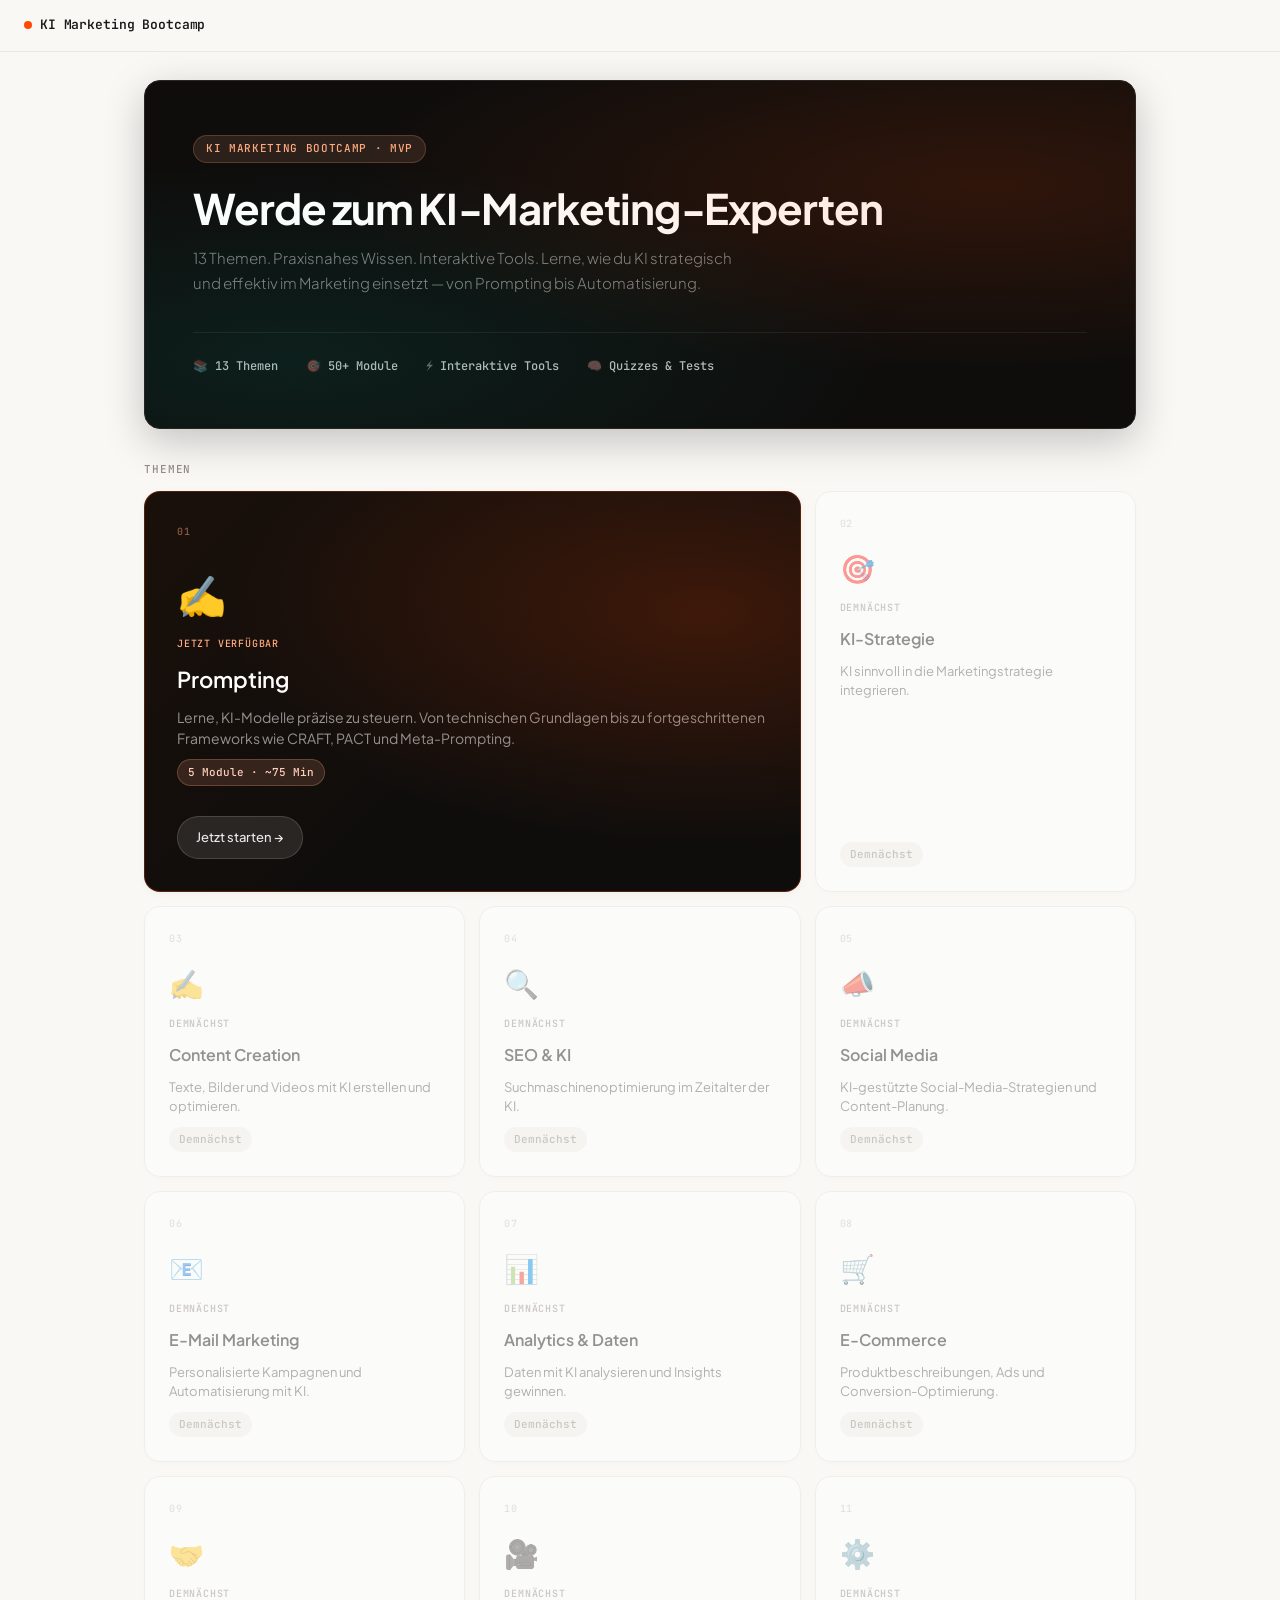
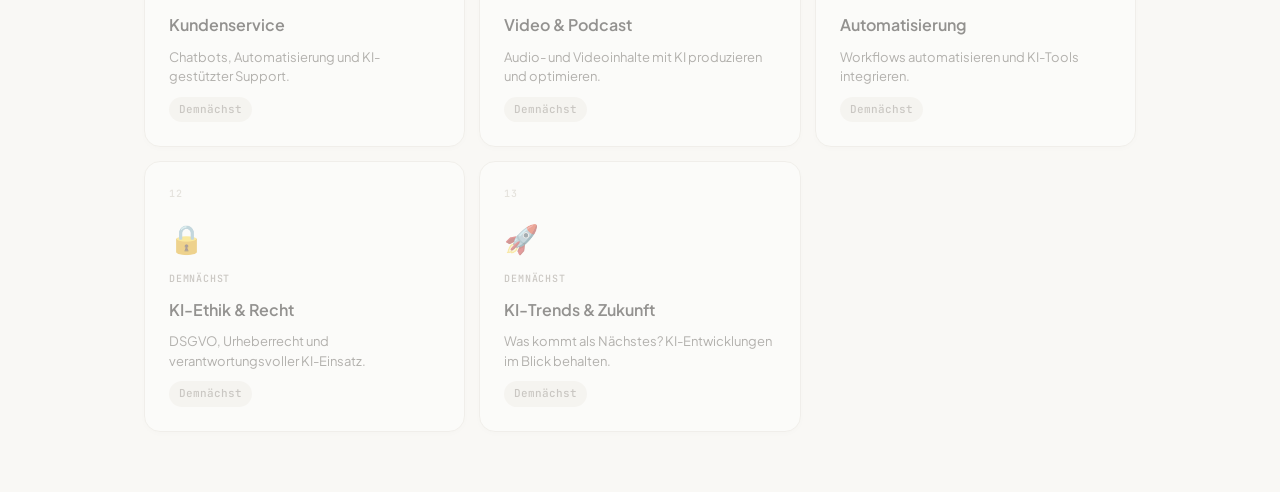
==== commit 885a175c: "Full design overhaul: new fonts, orange/teal palette, CSS consolidation - Replace IBM Plex Sans/Mono" ====
--- a/index.html
+++ b/index.html
@@ -5,36 +5,36 @@
 <meta name="viewport" content="width=device-width, initial-scale=1.0">
 <title>KI Marketing Bootcamp</title>
 <link rel="preconnect" href="https://fonts.googleapis.com">
-<link href="https://fonts.googleapis.com/css2?family=IBM+Plex+Sans:wght@300;400;500;600;700&family=IBM+Plex+Mono:wght@400;500&display=swap" rel="stylesheet">
+<link href="https://fonts.googleapis.com/css2?family=Plus+Jakarta+Sans:ital,wght@0,300;0,400;0,500;0,600;0,700;0,800;1,400&family=JetBrains+Mono:wght@400;500&display=swap" rel="stylesheet">
 <link rel="stylesheet" href="shared.css">
 <style>
 /* ─── COURSE HERO ─── */
 .course-hero {
-  background: #08101F;
+  background: #0E0D0C;
   color: white;
   border-radius: var(--radius-lg);
   padding: 52px 48px;
   margin-bottom: 32px;
   position: relative;
   overflow: hidden;
-  border: 1px solid #1B2B45;
+  border: 1px solid #2A2520;
   box-shadow: 0 12px 40px rgba(0,0,0,0.22);
 }
 .course-hero::before {
   content: '';
   position: absolute; inset: 0;
   background:
-    radial-gradient(ellipse at 85% 30%, rgba(79,70,229,0.22) 0%, transparent 55%),
-    radial-gradient(ellipse at 15% 80%, rgba(5,150,105,0.10) 0%, transparent 50%);
+    radial-gradient(ellipse at 85% 30%, rgba(255,72,0,0.14) 0%, transparent 55%),
+    radial-gradient(ellipse at 15% 80%, rgba(0,194,168,0.10) 0%, transparent 50%);
   pointer-events: none;
 }
 .course-tag {
   display: inline-flex; align-items: center; gap: 6px;
   font-size: 11px; font-weight: 500; letter-spacing: 0.06em; text-transform: uppercase;
-  color: #A5B4FC; background: rgba(165,180,252,0.12);
-  border: 1px solid rgba(165,180,252,0.2);
+  color: #FFAA80; background: rgba(255,168,128,0.12);
+  border: 1px solid rgba(255,168,128,0.22);
   padding: 4px 12px; border-radius: 999px; margin-bottom: 22px;
-  font-family: 'IBM Plex Mono', monospace;
+  font-family: 'JetBrains Mono', monospace;
 }
 .course-hero h1 {
   font-size: clamp(26px, 3.5vw, 42px);
@@ -52,7 +52,7 @@
 .course-hero-meta-item {
   display: flex; align-items: center; gap: 7px;
   font-size: 12px; color: rgba(255,255,255,0.38);
-  font-family: 'IBM Plex Mono', monospace;
+  font-family: 'JetBrains Mono', monospace;
 }
 .course-hero-meta-item span { color: rgba(255,255,255,0.72); font-weight: 500; }
 
@@ -66,8 +66,8 @@
 /* Featured card spans 2 columns */
 .topic-card.featured {
   grid-column: span 2;
-  background: linear-gradient(135deg, #1E1560 0%, #0F0B3A 60%);
-  border-color: rgba(99,102,241,0.35);
+  background: linear-gradient(135deg, #1A100A 0%, #0E0D0C 60%);
+  border-color: rgba(255,72,0,0.30);
   color: white;
   padding: 32px;
   min-height: 240px;
@@ -77,23 +77,23 @@
 .topic-card.featured::before {
   content: '';
   position: absolute; inset: 0;
-  background: radial-gradient(ellipse at 85% 30%, rgba(99,102,241,0.25) 0%, transparent 60%);
+  background: radial-gradient(ellipse at 85% 30%, rgba(255,72,0,0.20) 0%, transparent 60%);
   pointer-events: none;
 }
 .topic-card.featured:hover {
-  border-color: rgba(99,102,241,0.6);
-  box-shadow: 0 12px 36px rgba(79,70,229,0.28), 0 2px 8px rgba(79,70,229,0.15);
+  border-color: rgba(255,72,0,0.55);
+  box-shadow: 0 12px 36px rgba(255,72,0,0.25), 0 2px 8px rgba(255,72,0,0.10);
   transform: translateY(-2px);
 }
-.topic-card.featured .topic-card-num { color: rgba(165,180,252,0.5); }
+.topic-card.featured .topic-card-num { color: rgba(255,168,128,0.5); }
 .topic-card.featured .topic-card-icon { font-size: 40px; }
-.topic-card.featured .topic-card-label { color: #A5B4FC; }
+.topic-card.featured .topic-card-label { color: #FFAA80; }
 .topic-card.featured .topic-card-title { font-size: 22px; color: white; }
 .topic-card.featured .topic-card-desc { color: rgba(255,255,255,0.55); font-size: 14px; }
 .topic-card.featured .topic-card-badge {
-  background: rgba(165,180,252,0.15);
-  color: #C7D2FE;
-  border: 1px solid rgba(165,180,252,0.25);
+  background: rgba(255,168,128,0.15);
+  color: #FFCFBD;
+  border: 1px solid rgba(255,168,128,0.25);
 }
 .featured-cta {
   display: inline-flex; align-items: center; gap: 8px;
@@ -111,7 +111,7 @@
 
 /* Topic card number label */
 .topic-card-num {
-  font-family: 'IBM Plex Mono', monospace;
+  font-family: 'JetBrains Mono', monospace;
   font-size: 10px; font-weight: 500; letter-spacing: 0.06em;
   color: var(--text-subtle); margin-bottom: 4px;
 }
--- a/shared.css
+++ b/shared.css
@@ -1,58 +1,65 @@
-@import url('https://fonts.googleapis.com/css2?family=IBM+Plex+Sans:wght@300;400;500;600;700&family=IBM+Plex+Mono:wght@400;500&display=swap');
+@import url('https://fonts.googleapis.com/css2?family=Plus+Jakarta+Sans:ital,wght@0,300;0,400;0,500;0,600;0,700;0,800;1,400&family=JetBrains+Mono:wght@400;500&display=swap');
 
 :root {
-  --bg: #F5F6FA;
+  --bg: #F9F8F5;
   --surface: #FFFFFF;
-  --surface-2: #ECEEF5;
-  --border: #E2E4EE;
-  --border-strong: #C4C8D8;
-  --text: #161A1D;
-  --text-muted: #5E6673;
-  --text-subtle: #8C939E;
-  --accent: #4F46E5;
-  --accent-light: #EEF2FF;
-  --accent-hover: #4338CA;
-  --accent-2: #059669;
-  --accent-2-light: #ECFDF5;
-  --green: #047857;
+  --surface-2: #F2F1EC;
+  --border: #E6E4DD;
+  --border-strong: #CCC9BF;
+  --text: #1A1917;
+  --text-muted: #5E5C57;
+  --text-subtle: #938E87;
+  --accent: #FF4800;
+  --accent-light: #FFF0EB;
+  --accent-hover: #E03E00;
+  --accent-2: #00C2A8;
+  --accent-2-light: #E0FDF9;
+  --green: #059669;
   --green-light: #ECFDF5;
   --red: #DC2626;
   --red-light: #FEF2F2;
   --orange: #C2410C;
   --orange-light: #FFF7ED;
+  --purple: #6D28D9;
+  --purple-light: #EDE9FE;
   --radius: 10px;
   --radius-lg: 16px;
   --shadow: 0 4px 16px rgba(0,0,0,0.07), 0 1px 4px rgba(0,0,0,0.04);
   --shadow-lg: 0 20px 48px rgba(0,0,0,0.10), 0 4px 12px rgba(0,0,0,0.05);
-  --shadow-colored: 0 8px 24px rgba(79,70,229,0.14), 0 2px 8px rgba(79,70,229,0.08);
+  --shadow-colored: 0 8px 24px rgba(255,72,0,0.12), 0 2px 8px rgba(255,72,0,0.07);
 }
 
 * { box-sizing: border-box; margin: 0; padding: 0; }
 
 body {
-  font-family: 'IBM Plex Sans', sans-serif;
+  font-family: 'Plus Jakarta Sans', sans-serif;
   background: var(--bg);
   color: var(--text);
-  font-size: 15px;
+  font-size: 16px;
   line-height: 1.6;
 }
 
-h1, h2, h3, h4 { font-family: 'IBM Plex Sans', sans-serif; font-weight: 600; line-height: 1.25; }
+h1, h2, h3, h4 {
+  font-family: 'Plus Jakarta Sans', sans-serif;
+  font-weight: 600;
+  line-height: 1.25;
+  letter-spacing: -0.025em;
+}
 
 /* ─── TOPNAV ─── */
 .topnav {
   position: fixed; top: 0; left: 0; right: 0; z-index: 100;
-  background: rgba(255,255,255,0.82);
+  background: rgba(249,248,245,0.85);
   backdrop-filter: blur(14px);
   -webkit-backdrop-filter: blur(14px);
-  border-bottom: 1px solid rgba(226,228,238,0.8);
+  border-bottom: 1px solid rgba(230,228,221,0.8);
   height: 52px;
   display: flex; align-items: center;
   padding: 0 24px;
   gap: 16px;
 }
 .topnav-logo {
-  font-family: 'IBM Plex Mono', monospace;
+  font-family: 'JetBrains Mono', monospace;
   font-size: 13px; font-weight: 500;
   color: var(--text);
   text-decoration: none;
@@ -79,37 +86,59 @@
 }
 .topnav-link.primary:hover { background: var(--accent-hover); color: white; }
 
+/* ─── PROGRESS BAR ─── */
+#progress-bar-wrap {
+  position: fixed; top: 0; left: 0; right: 0; z-index: 100;
+  background: var(--surface);
+  border-bottom: 1px solid var(--border);
+  padding: 0 24px;
+  height: 44px;
+  display: flex; align-items: center; gap: 16px;
+}
+#progress-bar-track {
+  flex: 1; height: 3px; background: var(--surface-2); overflow: hidden;
+}
+#progress-bar-fill {
+  height: 100%; background: var(--accent);
+  width: 0%; transition: width 0.4s ease;
+}
+#progress-label {
+  font-size: 12px; color: var(--text-subtle); font-weight: 500;
+  white-space: nowrap; letter-spacing: 0.02em;
+  font-family: 'JetBrains Mono', monospace;
+}
+
 /* ─── LAYOUT ─── */
 .container { max-width: 780px; margin: 0 auto; padding: 80px 24px 60px; }
 .container-wide { max-width: 1040px; margin: 0 auto; padding: 80px 24px 60px; }
 
 /* ─── HERO ─── */
 .hero {
-  background: #0A1628;
+  background: #0E0D0C;
   color: white;
   border-radius: var(--radius-lg);
   padding: 40px 44px;
   margin-bottom: 24px;
   position: relative;
   overflow: hidden;
-  border: 1px solid #1E2D45;
+  border: 1px solid #2A2520;
   box-shadow: 0 8px 32px rgba(0,0,0,0.18);
 }
 .hero::before {
   content: '';
   position: absolute; inset: 0;
-  background: radial-gradient(ellipse at 75% 40%, rgba(79,70,229,0.18) 0%, transparent 62%);
+  background: radial-gradient(ellipse at 75% 40%, rgba(255,72,0,0.14) 0%, transparent 62%);
   pointer-events: none;
 }
 .module-tag {
   display: inline-flex; align-items: center; gap: 6px;
   font-size: 11px; font-weight: 500; letter-spacing: 0.06em; text-transform: uppercase;
-  color: #A5B4FC; background: rgba(165,180,252,0.12);
-  border: 1px solid rgba(165,180,252,0.22);
+  color: #FFAA80; background: rgba(255,168,128,0.12);
+  border: 1px solid rgba(255,168,128,0.22);
   padding: 4px 12px; border-radius: 999px; margin-bottom: 18px;
-  font-family: 'IBM Plex Mono', monospace;
-}
-.hero h1 { font-size: clamp(22px, 3vw, 32px); font-weight: 600; margin-bottom: 8px; letter-spacing: -0.02em; }
+  font-family: 'JetBrains Mono', monospace;
+}
+.hero h1 { font-size: clamp(24px, 3.5vw, 40px); font-weight: 600; margin-bottom: 8px; letter-spacing: -0.025em; }
 .hero p { color: rgba(255,255,255,0.5); font-size: 15px; max-width: 540px; font-weight: 300; }
 .hero-meta {
   display: flex; gap: 24px; margin-top: 28px; flex-wrap: wrap;
@@ -118,7 +147,7 @@
 .hero-meta-item {
   display: flex; align-items: center; gap: 7px;
   font-size: 12px; color: rgba(255,255,255,0.4);
-  font-family: 'IBM Plex Mono', monospace;
+  font-family: 'JetBrains Mono', monospace;
 }
 .hero-meta-item span { color: rgba(255,255,255,0.75); font-weight: 500; }
 
@@ -129,14 +158,14 @@
   margin-bottom: 12px;
   display: flex; gap: 12px; align-items: flex-start;
 }
-.callout.blue { background: var(--accent-light); border: 1px solid #C7D7FF; }
-.callout.green { background: var(--green-light); border: 1px solid #A7F3D0; }
+.callout.blue { background: var(--accent-light); border: 1px solid #FFCFBD; }
+.callout.green { background: var(--accent-2-light); border: 1px solid #99E9DC; }
 .callout.yellow { background: #FFFBEB; border: 1px solid #FDE68A; }
 .callout.gray { background: var(--surface-2); border: 1px solid var(--border); }
 .callout.orange { background: var(--orange-light); border: 1px solid #FED7AA; }
 .callout-icon { font-size: 16px; flex-shrink: 0; margin-top: 2px; }
 .callout-text strong { display: block; font-size: 13px; font-weight: 600; margin-bottom: 3px; letter-spacing: 0.01em; }
-.callout-text p { font-size: 13px; color: var(--text-muted); line-height: 1.55; }
+.callout-text p { font-size: 13px; color: var(--text-muted); line-height: 1.55; margin: 0; }
 
 /* ─── SECTION ─── */
 .section {
@@ -156,7 +185,7 @@
 .section-num {
   width: 28px; height: 28px; border-radius: 50%;
   background: var(--accent); color: white;
-  font-family: 'IBM Plex Mono', monospace; font-weight: 500; font-size: 13px;
+  font-family: 'JetBrains Mono', monospace; font-weight: 500; font-size: 13px;
   display: flex; align-items: center; justify-content: center;
   flex-shrink: 0;
 }
@@ -165,7 +194,7 @@
 .section-body { padding: 24px; }
 
 /* ─── TYPOGRAPHY ─── */
-h3 { font-size: 14px; font-weight: 600; margin: 22px 0 8px; text-transform: uppercase; letter-spacing: 0.05em; color: var(--text-muted); }
+h3 { font-size: 13px; font-weight: 600; margin: 22px 0 8px; text-transform: uppercase; letter-spacing: 0.05em; color: var(--text-muted); }
 h3:first-child { margin-top: 0; }
 p { color: var(--text); margin-bottom: 10px; font-size: 14px; }
 p:last-child { margin-bottom: 0; }
@@ -175,31 +204,74 @@
 a { color: var(--accent); text-decoration: none; }
 a:hover { text-decoration: underline; }
 
+/* ─── DIVIDER ─── */
+.divider { border: none; border-top: 1px solid var(--border); margin: 24px 0; }
+
+/* ─── TOOLTIP ─── */
+.tooltip-word {
+  border-bottom: 1px dashed var(--accent);
+  cursor: help; color: var(--accent);
+  position: relative; font-weight: 500;
+}
+.tooltip-popup {
+  display: none;
+  position: absolute; bottom: calc(100% + 6px); left: 50%;
+  transform: translateX(-50%);
+  background: #0E0D0C; color: rgba(255,255,255,0.85);
+  font-size: 12px; line-height: 1.55;
+  padding: 9px 13px; border-radius: var(--radius);
+  width: 230px; z-index: 200;
+  box-shadow: var(--shadow-lg);
+  border: 1px solid #2A2520;
+  font-family: 'Plus Jakarta Sans', sans-serif;
+}
+.tooltip-popup::after {
+  content: '';
+  position: absolute; top: 100%; left: 50%;
+  transform: translateX(-50%);
+  border: 5px solid transparent;
+  border-top-color: #0E0D0C;
+}
+.tooltip-word:hover .tooltip-popup { display: block; }
+
 /* ─── TABLE ─── */
 .table-wrap { overflow-x: auto; border-radius: var(--radius); border: 1px solid var(--border); margin: 14px 0; }
 table { width: 100%; border-collapse: collapse; font-size: 13px; }
-th { background: var(--surface-2); font-family: 'IBM Plex Mono', monospace; font-size: 11px; letter-spacing: 0.06em; text-transform: uppercase; padding: 10px 14px; text-align: left; font-weight: 500; color: var(--text-muted); border-bottom: 1px solid var(--border); }
+th { background: var(--surface-2); font-family: 'JetBrains Mono', monospace; font-size: 11px; letter-spacing: 0.06em; text-transform: uppercase; padding: 10px 14px; text-align: left; font-weight: 500; color: var(--text-muted); border-bottom: 1px solid var(--border); }
 td { padding: 10px 14px; border-top: 1px solid var(--border); vertical-align: top; line-height: 1.5; font-size: 13px; }
 tr:hover td { background: var(--surface-2); }
 
-/* ─── DIVIDER ─── */
-.divider { border: none; border-top: 1px solid var(--border); margin: 24px 0; }
+/* ─── INLINE CODE & SYNTAX COLORS ─── */
+.inline-code { font-family: 'JetBrains Mono', monospace; font-size: 12px; background: var(--surface-2); padding: 1px 6px; border-radius: var(--radius); border: 1px solid var(--border); }
+.kw-blue { color: #58A6FF; }
+.kw-green { color: #3FB950; }
+.kw-orange { color: #FFA657; }
+.kw-purple { color: #D2A8FF; }
 
 /* ─── MISC ─── */
 .highlight-box {
   background: var(--accent-light);
-  border: 1px solid #C7D7FF;
+  border: 1px solid #FFCFBD;
   border-radius: var(--radius);
   padding: 12px 16px;
   margin: 12px 0;
   font-size: 13px;
 }
 .highlight-box strong { color: var(--accent); }
+.error-box {
+  background: var(--red-light);
+  border: 1px solid #FFBDAD;
+  border-radius: var(--radius);
+  padding: 12px 16px;
+  font-size: 13px;
+  margin: 10px 0;
+}
+.error-box::before { content: '⚠ '; }
 .code-block {
   background: #0D1117;
   border-radius: var(--radius);
   padding: 14px 18px;
-  font-family: 'IBM Plex Mono', monospace;
+  font-family: 'JetBrains Mono', monospace;
   font-size: 12px;
   line-height: 1.75;
   color: #C9D1D9;
@@ -207,12 +279,242 @@
   overflow-x: auto;
   border: 1px solid #21262D;
 }
+.code-block .keyword { color: #58A6FF; }
+.code-block .kw-blue { color: #58A6FF; }
+.code-block .kw-green { color: #3FB950; }
+.code-block .kw-orange { color: #FFA657; }
+.code-block .kw-purple { color: #D2A8FF; }
 .tag-row { display: flex; flex-wrap: wrap; gap: 6px; margin: 10px 0; }
 .tag {
   font-size: 11px; font-weight: 500;
   padding: 3px 10px; border-radius: 999px;
   background: var(--surface-2); border: 1px solid var(--border);
-  color: var(--text-muted); font-family: 'IBM Plex Mono', monospace;
+  color: var(--text-muted); font-family: 'JetBrains Mono', monospace;
+}
+
+/* ─── CHAIN STEPS ─── */
+.chain-step { display: flex; align-items: flex-start; gap: 12px; margin-bottom: 12px; }
+.chain-num {
+  width: 24px; height: 24px; border-radius: 50%;
+  background: var(--accent); color: white;
+  font-weight: 500; font-size: 11px; font-family: 'JetBrains Mono', monospace;
+  display: flex; align-items: center; justify-content: center; flex-shrink: 0; margin-top: 2px;
+}
+.chain-content { flex: 1; }
+.chain-content strong { font-size: 13px; font-weight: 600; display: block; margin-bottom: 2px; }
+.chain-content p { font-size: 13px; color: var(--text-muted); margin: 0; }
+
+/* ─── SHOT TABS ─── */
+.shot-tabs { display: flex; gap: 1px; margin-bottom: 14px; background: var(--border); border-radius: var(--radius); overflow: hidden; border: 1px solid var(--border); padding: 3px; }
+.shot-tab {
+  flex: 1; padding: 7px 14px; border-radius: 7px; font-size: 13px; font-weight: 500;
+  border: none; background: transparent;
+  cursor: pointer; font-family: 'Plus Jakarta Sans', sans-serif; transition: all 0.15s;
+  color: var(--text-muted);
+}
+.shot-tab.active { background: var(--surface); color: var(--text); box-shadow: 0 1px 3px rgba(0,0,0,0.08); }
+.shot-panel { display: none; }
+.shot-panel.active { display: block; }
+.shot-prompt {
+  background: #0D1117; color: #C9D1D9;
+  border-radius: var(--radius); padding: 14px 18px;
+  font-family: 'JetBrains Mono', monospace; font-size: 12px; line-height: 1.75;
+  margin-bottom: 10px; border: 1px solid #21262D;
+}
+.shot-prompt .prompt-keyword { color: #58A6FF; }
+.shot-result {
+  background: var(--accent-2-light);
+  border: 1px solid #99E9DC;
+  border-radius: var(--radius); padding: 12px 16px;
+  font-size: 13px;
+}
+.shot-result-label {
+  font-size: 10px; font-weight: 500; color: var(--green); text-transform: uppercase;
+  letter-spacing: 0.08em; margin-bottom: 5px;
+  font-family: 'JetBrains Mono', monospace;
+}
+.shot-quality { display: flex; gap: 3px; margin-top: 8px; align-items: center; }
+.quality-dot { width: 6px; height: 6px; border-radius: 1px; background: var(--border); }
+.quality-dot.filled { background: var(--accent-2); }
+
+/* ─── BUILDER TABS ─── */
+.builder-tabs { display: flex; gap: 1px; margin-bottom: 18px; background: var(--border); border-radius: var(--radius); overflow: hidden; border: 1px solid var(--border); padding: 3px; }
+.builder-tab {
+  flex: 1; padding: 7px 14px; border-radius: 7px; font-size: 13px; font-weight: 500;
+  border: none; background: transparent;
+  cursor: pointer; font-family: 'Plus Jakarta Sans', sans-serif; transition: all 0.15s;
+  color: var(--text-muted); text-align: center;
+}
+.builder-tab.active { background: var(--surface); color: var(--text); box-shadow: 0 1px 3px rgba(0,0,0,0.08); }
+.builder-panel { display: none; }
+.builder-panel.active { display: block; }
+
+/* ─── CRAFT BUILDER ─── */
+.craft-builder { display: grid; gap: 8px; }
+.craft-row { display: grid; grid-template-columns: 22px 1fr; gap: 10px; align-items: center; }
+.craft-letter {
+  font-family: 'JetBrains Mono', monospace; font-weight: 500; font-size: 14px;
+  color: var(--accent); text-align: center;
+}
+.craft-input {
+  width: 100%;
+  padding: 8px 12px;
+  border: 1px solid var(--border);
+  border-radius: var(--radius);
+  font-family: 'Plus Jakarta Sans', sans-serif;
+  font-size: 13px;
+  background: var(--surface);
+  transition: border-color 0.15s, box-shadow 0.15s;
+  outline: none;
+  color: var(--text);
+}
+.craft-input:focus { border-color: var(--accent); box-shadow: 0 0 0 2px rgba(255,72,0,0.12); }
+.craft-preview {
+  margin-top: 12px;
+  background: #0D1117;
+  border-radius: var(--radius);
+  padding: 16px 18px;
+  font-family: 'JetBrains Mono', monospace;
+  font-size: 12px;
+  line-height: 1.8;
+  color: #C9D1D9;
+  min-height: 70px;
+  position: relative;
+  border: 1px solid #21262D;
+}
+.craft-preview-label {
+  font-family: 'JetBrains Mono', monospace;
+  font-size: 10px; font-weight: 500; letter-spacing: 0.08em; text-transform: uppercase;
+  color: var(--text-subtle); margin-bottom: 8px;
+}
+.craft-preview .c-label { color: #58A6FF; }
+.copy-btn {
+  position: absolute; top: 10px; right: 10px;
+  background: rgba(255,255,255,0.07); color: rgba(255,255,255,0.5);
+  border: 1px solid rgba(255,255,255,0.1); border-radius: var(--radius); padding: 4px 10px;
+  font-size: 11px; cursor: pointer; transition: all 0.15s;
+  font-family: 'JetBrains Mono', monospace;
+}
+.copy-btn:hover { background: rgba(255,255,255,0.12); color: rgba(255,255,255,0.85); }
+
+/* ─── PACT BUILDER ─── */
+.pact-builder { display: grid; gap: 8px; }
+.pact-row { display: grid; grid-template-columns: 22px 1fr; gap: 10px; align-items: center; }
+.pact-letter {
+  font-family: 'JetBrains Mono', monospace; font-weight: 500; font-size: 14px;
+  color: var(--accent-2); text-align: center;
+}
+
+/* ─── QUIZ ─── */
+.quiz-section {
+  background: #0E0D0C;
+  color: white;
+  border-radius: var(--radius-lg);
+  padding: 32px;
+  margin-top: 20px;
+  border: 1px solid #2A2520;
+  box-shadow: 0 8px 32px rgba(0,0,0,0.15);
+}
+.quiz-section h2 { font-size: 20px; font-weight: 600; margin-bottom: 6px; letter-spacing: -0.025em; }
+.quiz-section > p { color: rgba(255,255,255,0.45); margin-bottom: 24px; font-size: 13px; }
+.quiz-progress {
+  display: flex; justify-content: space-between; align-items: center;
+  margin-bottom: 18px;
+}
+.quiz-progress-text { font-size: 12px; color: rgba(255,255,255,0.4); font-family: 'JetBrains Mono', monospace; }
+.quiz-streak {
+  display: flex; align-items: center; gap: 5px;
+  font-size: 12px; font-weight: 500; color: var(--accent-2);
+  font-family: 'JetBrains Mono', monospace;
+}
+.quiz-card {
+  background: rgba(255,255,255,0.04);
+  border: 1px solid rgba(255,255,255,0.08);
+  border-radius: var(--radius-lg);
+  padding: 24px;
+}
+.quiz-q-num {
+  font-size: 10px; font-weight: 500; letter-spacing: 0.1em; text-transform: uppercase;
+  color: rgba(255,255,255,0.25); margin-bottom: 8px;
+  font-family: 'JetBrains Mono', monospace;
+}
+.quiz-question { font-size: 16px; font-weight: 500; margin-bottom: 18px; line-height: 1.5; }
+.quiz-options { display: grid; gap: 8px; }
+.quiz-option {
+  background: rgba(255,255,255,0.04);
+  border: 1px solid rgba(255,255,255,0.09);
+  border-radius: var(--radius);
+  padding: 11px 14px;
+  cursor: pointer;
+  font-size: 13px;
+  transition: all 0.15s;
+  display: flex; align-items: center; gap: 10px;
+}
+.quiz-option:hover:not(.disabled) { background: rgba(255,255,255,0.08); border-color: rgba(255,255,255,0.18); }
+.quiz-option.correct { background: rgba(0,135,90,0.18); border-color: #00875A; }
+.quiz-option.wrong { background: rgba(191,38,0,0.18); border-color: #BF2600; }
+.quiz-option.disabled { cursor: default; }
+.opt-indicator {
+  width: 22px; height: 22px; border-radius: var(--radius);
+  background: rgba(255,255,255,0.07); border: 1px solid rgba(255,255,255,0.15);
+  display: flex; align-items: center; justify-content: center;
+  font-size: 11px; font-weight: 600; flex-shrink: 0;
+  font-family: 'JetBrains Mono', monospace;
+}
+.quiz-option.correct .opt-indicator { background: #00875A; border-color: #00875A; color: white; }
+.quiz-option.wrong .opt-indicator { background: #BF2600; border-color: #BF2600; color: white; }
+.quiz-feedback {
+  margin-top: 12px;
+  padding: 12px 14px;
+  border-radius: var(--radius);
+  font-size: 13px;
+  display: none;
+  line-height: 1.55;
+}
+.quiz-feedback.correct { background: rgba(0,135,90,0.12); border: 1px solid rgba(0,135,90,0.3); color: #34D399; }
+.quiz-feedback.wrong { background: rgba(191,38,0,0.12); border: 1px solid rgba(191,38,0,0.3); color: #FF8F73; }
+.quiz-feedback strong { display: block; margin-bottom: 3px; font-size: 12px; }
+.quiz-next-btn {
+  margin-top: 16px;
+  background: var(--accent); color: white;
+  border: none; border-radius: var(--radius);
+  padding: 10px 24px; font-size: 13px; font-weight: 500;
+  cursor: pointer; font-family: 'Plus Jakarta Sans', sans-serif;
+  display: none; transition: background 0.15s;
+}
+.quiz-next-btn:hover { background: var(--accent-hover); }
+
+/* ─── RESULT CARD ─── */
+.result-card { text-align: center; padding: 16px 0; display: none; }
+.result-badge { font-size: 48px; margin-bottom: 10px; }
+.result-title { font-size: 20px; font-weight: 600; margin-bottom: 6px; }
+.result-sub { color: rgba(255,255,255,0.45); margin-bottom: 20px; font-size: 13px; }
+.result-score {
+  font-family: 'JetBrains Mono', monospace; font-size: 44px; font-weight: 500;
+  color: #34D399; margin-bottom: 4px;
+}
+.result-score-label { font-size: 12px; color: rgba(255,255,255,0.4); margin-bottom: 20px; font-family: 'JetBrains Mono', monospace; }
+.result-restart-btn {
+  background: rgba(255,255,255,0.08); color: rgba(255,255,255,0.8);
+  border: 1px solid rgba(255,255,255,0.12); border-radius: var(--radius);
+  padding: 10px 24px; font-size: 13px; font-weight: 500;
+  cursor: pointer; font-family: 'Plus Jakarta Sans', sans-serif;
+  display: inline-block; margin: 12px auto 0; transition: all 0.15s;
+}
+.result-restart-btn:hover { background: rgba(255,255,255,0.13); color: white; }
+
+/* ─── MODULE NAV ─── */
+.mod-nav-back, .mod-nav-next {
+  font-size: 12px; font-weight: 500; color: var(--text-muted);
+  text-decoration: none; white-space: nowrap;
+  font-family: 'JetBrains Mono', monospace;
+  transition: color 0.15s; flex-shrink: 0;
+}
+.mod-nav-back:hover, .mod-nav-next:hover { color: var(--accent); }
+.mod-nav-indicator {
+  font-size: 11px; color: var(--text-subtle);
+  font-family: 'JetBrains Mono', monospace;
+  white-space: nowrap; flex-shrink: 0;
 }
 
 /* ─── MODULE CARD ─── */
@@ -228,7 +530,7 @@
   box-shadow: 0 2px 8px rgba(0,0,0,0.04);
 }
 .module-card:hover {
-  border-color: rgba(79,70,229,0.3);
+  border-color: rgba(255,72,0,0.3);
   box-shadow: var(--shadow-colored);
   transform: translateY(-1px);
   text-decoration: none;
@@ -238,7 +540,7 @@
 .module-card-num {
   width: 36px; height: 36px; border-radius: 50%;
   background: var(--accent); color: white;
-  font-family: 'IBM Plex Mono', monospace; font-weight: 500; font-size: 14px;
+  font-family: 'JetBrains Mono', monospace; font-weight: 500; font-size: 14px;
   display: flex; align-items: center; justify-content: center;
   flex-shrink: 0;
 }
@@ -246,12 +548,10 @@
 .module-card-body { flex: 1; }
 .module-card-title { font-size: 15px; font-weight: 600; margin-bottom: 3px; }
 .module-card-desc { font-size: 13px; color: var(--text-muted); margin: 0; line-height: 1.5; }
-.module-card-meta {
-  margin-top: 10px; display: flex; gap: 14px; flex-wrap: wrap;
-}
+.module-card-meta { margin-top: 10px; display: flex; gap: 14px; flex-wrap: wrap; }
 .module-card-meta-item {
   font-size: 11px; color: var(--text-subtle);
-  font-family: 'IBM Plex Mono', monospace;
+  font-family: 'JetBrains Mono', monospace;
   display: flex; align-items: center; gap: 5px;
 }
 .module-card-arrow {
@@ -274,7 +574,7 @@
   box-shadow: 0 2px 8px rgba(0,0,0,0.04);
 }
 .topic-card:hover {
-  border-color: rgba(79,70,229,0.3);
+  border-color: rgba(255,72,0,0.3);
   box-shadow: var(--shadow-colored);
   transform: translateY(-2px);
   text-decoration: none;
@@ -284,7 +584,7 @@
 .topic-card-icon { font-size: 28px; }
 .topic-card-label {
   font-size: 10px; font-weight: 500; letter-spacing: 0.08em; text-transform: uppercase;
-  color: var(--accent); font-family: 'IBM Plex Mono', monospace;
+  color: var(--accent); font-family: 'JetBrains Mono', monospace;
 }
 .topic-card.locked .topic-card-label { color: var(--text-subtle); }
 .topic-card-title { font-size: 16px; font-weight: 600; }
@@ -293,7 +593,7 @@
   display: inline-flex; align-items: center; gap: 5px;
   font-size: 11px; font-weight: 500; padding: 4px 10px; border-radius: 999px;
   background: var(--accent-light); color: var(--accent);
-  font-family: 'IBM Plex Mono', monospace; margin-top: auto;
+  font-family: 'JetBrains Mono', monospace; margin-top: auto;
   align-self: flex-start;
 }
 .topic-card.locked .topic-card-badge { background: var(--surface-2); color: var(--text-subtle); }
@@ -301,27 +601,20 @@
 /* ─── SECTION LABEL ─── */
 .section-label {
   font-size: 11px; font-weight: 500; letter-spacing: 0.08em; text-transform: uppercase;
-  color: var(--text-subtle); font-family: 'IBM Plex Mono', monospace;
+  color: var(--text-subtle); font-family: 'JetBrains Mono', monospace;
   margin: 32px 0 12px;
 }
 .section-label:first-child { margin-top: 0; }
 
-/* ─── QUIZ (shared styles) ─── */
-.quiz-section {
-  background: #0A1628;
-  color: white;
-  border-radius: var(--radius-lg);
-  padding: 32px;
-  margin-top: 20px;
-  border: 1px solid #1E2D45;
-  box-shadow: 0 8px 32px rgba(0,0,0,0.15);
-}
-.quiz-section h2 { font-size: 20px; font-weight: 600; margin-bottom: 6px; letter-spacing: -0.01em; }
-.quiz-section > p { color: rgba(255,255,255,0.45); margin-bottom: 24px; font-size: 13px; }
-
+/* ─── SHIMMER ANIMATION ─── */
+@keyframes shimmer { 0% { transform: translateX(-100%); } 100% { transform: translateX(100%); } }
+
+/* ─── RESPONSIVE ─── */
 @media(max-width: 600px) {
-  .container { padding: 72px 16px 40px; }
-  .container-wide { padding: 72px 16px 40px; }
+  .container { padding: 60px 16px 40px; }
+  .container-wide { padding: 60px 16px 40px; }
   .hero { padding: 28px 24px; }
+  .quiz-section { padding: 20px 16px; }
+  .section-body { padding: 16px; }
   .topic-card-grid { grid-template-columns: 1fr !important; }
 }
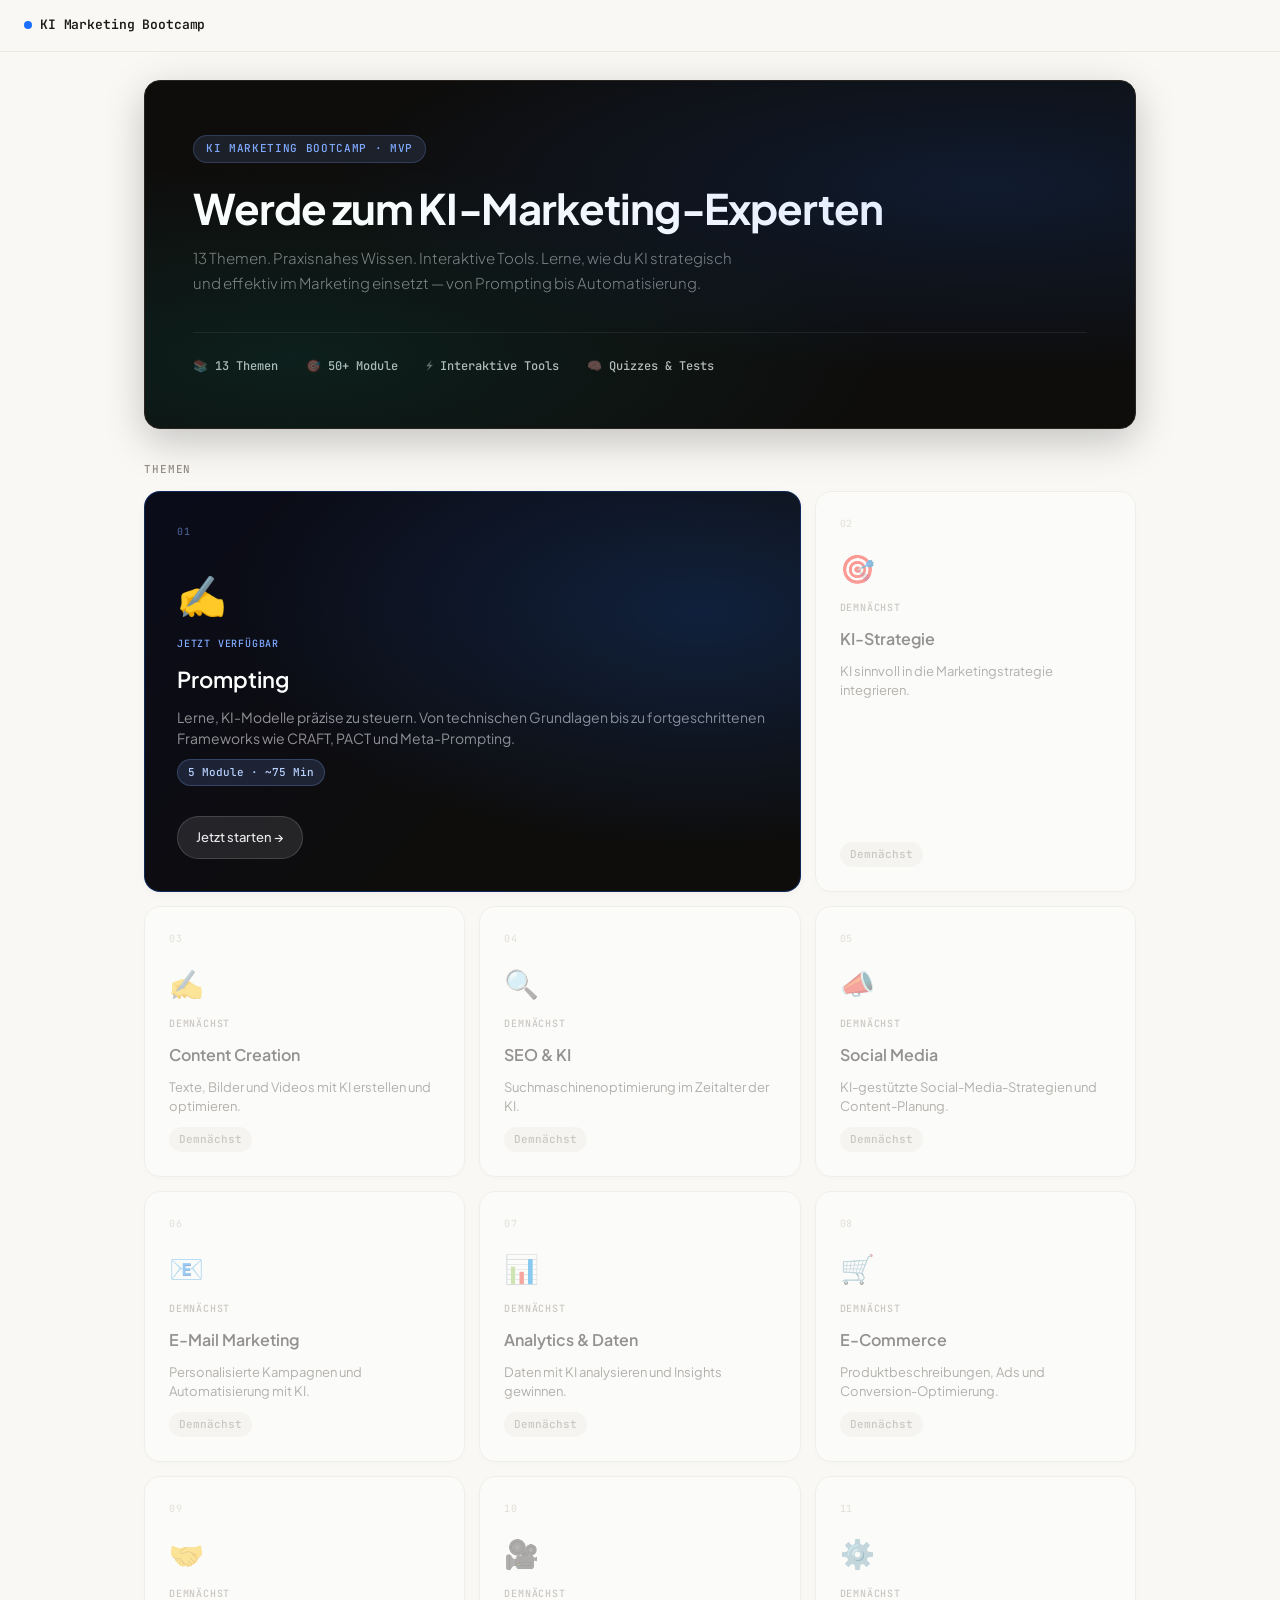
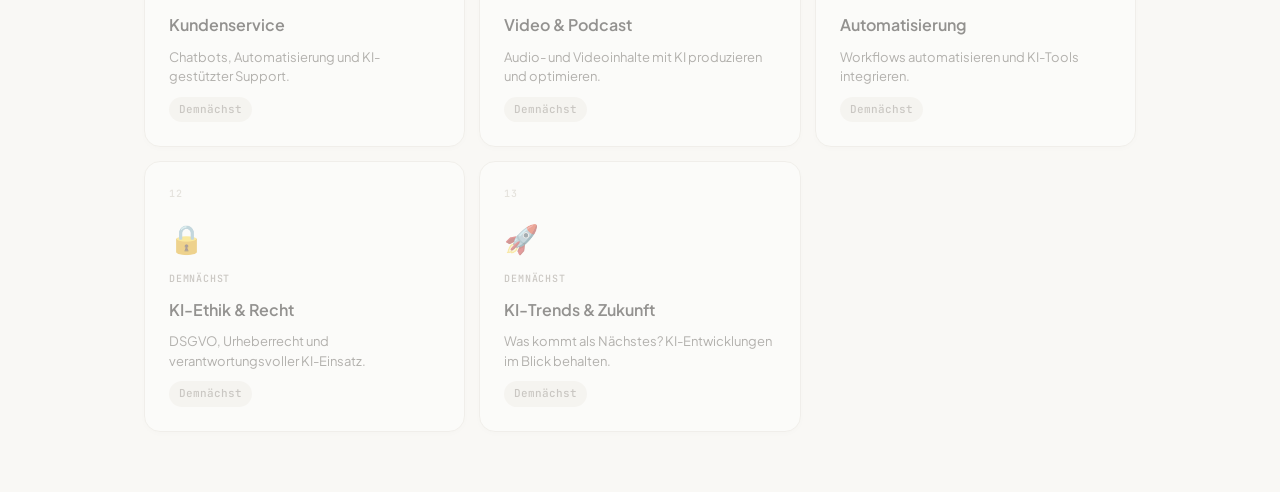
==== commit 552f4d89: "Change accent color from electric orange to vibrant blue (#1A6FFF) Replace all orange accent tokens " ====
--- a/index.html
+++ b/index.html
@@ -24,15 +24,15 @@
   content: '';
   position: absolute; inset: 0;
   background:
-    radial-gradient(ellipse at 85% 30%, rgba(255,72,0,0.14) 0%, transparent 55%),
+    radial-gradient(ellipse at 85% 30%, rgba(26,111,255,0.14) 0%, transparent 55%),
     radial-gradient(ellipse at 15% 80%, rgba(0,194,168,0.10) 0%, transparent 50%);
   pointer-events: none;
 }
 .course-tag {
   display: inline-flex; align-items: center; gap: 6px;
   font-size: 11px; font-weight: 500; letter-spacing: 0.06em; text-transform: uppercase;
-  color: #FFAA80; background: rgba(255,168,128,0.12);
-  border: 1px solid rgba(255,168,128,0.22);
+  color: #80AAFF; background: rgba(128,170,255,0.12);
+  border: 1px solid rgba(128,170,255,0.22);
   padding: 4px 12px; border-radius: 999px; margin-bottom: 22px;
   font-family: 'JetBrains Mono', monospace;
 }
@@ -66,8 +66,8 @@
 /* Featured card spans 2 columns */
 .topic-card.featured {
   grid-column: span 2;
-  background: linear-gradient(135deg, #1A100A 0%, #0E0D0C 60%);
-  border-color: rgba(255,72,0,0.30);
+  background: linear-gradient(135deg, #0A0C1A 0%, #0E0D0C 60%);
+  border-color: rgba(26,111,255,0.30);
   color: white;
   padding: 32px;
   min-height: 240px;
@@ -77,23 +77,23 @@
 .topic-card.featured::before {
   content: '';
   position: absolute; inset: 0;
-  background: radial-gradient(ellipse at 85% 30%, rgba(255,72,0,0.20) 0%, transparent 60%);
+  background: radial-gradient(ellipse at 85% 30%, rgba(26,111,255,0.20) 0%, transparent 60%);
   pointer-events: none;
 }
 .topic-card.featured:hover {
-  border-color: rgba(255,72,0,0.55);
-  box-shadow: 0 12px 36px rgba(255,72,0,0.25), 0 2px 8px rgba(255,72,0,0.10);
+  border-color: rgba(26,111,255,0.55);
+  box-shadow: 0 12px 36px rgba(26,111,255,0.25), 0 2px 8px rgba(26,111,255,0.10);
   transform: translateY(-2px);
 }
-.topic-card.featured .topic-card-num { color: rgba(255,168,128,0.5); }
+.topic-card.featured .topic-card-num { color: rgba(128,170,255,0.5); }
 .topic-card.featured .topic-card-icon { font-size: 40px; }
-.topic-card.featured .topic-card-label { color: #FFAA80; }
+.topic-card.featured .topic-card-label { color: #80AAFF; }
 .topic-card.featured .topic-card-title { font-size: 22px; color: white; }
 .topic-card.featured .topic-card-desc { color: rgba(255,255,255,0.55); font-size: 14px; }
 .topic-card.featured .topic-card-badge {
-  background: rgba(255,168,128,0.15);
-  color: #FFCFBD;
-  border: 1px solid rgba(255,168,128,0.25);
+  background: rgba(128,170,255,0.15);
+  color: #B8D1FF;
+  border: 1px solid rgba(128,170,255,0.25);
 }
 .featured-cta {
   display: inline-flex; align-items: center; gap: 8px;
--- a/shared.css
+++ b/shared.css
@@ -9,9 +9,9 @@
   --text: #1A1917;
   --text-muted: #5E5C57;
   --text-subtle: #938E87;
-  --accent: #FF4800;
-  --accent-light: #FFF0EB;
-  --accent-hover: #E03E00;
+  --accent: #1A6FFF;
+  --accent-light: #EBF2FF;
+  --accent-hover: #0051E0;
   --accent-2: #00C2A8;
   --accent-2-light: #E0FDF9;
   --green: #059669;
@@ -26,7 +26,7 @@
   --radius-lg: 16px;
   --shadow: 0 4px 16px rgba(0,0,0,0.07), 0 1px 4px rgba(0,0,0,0.04);
   --shadow-lg: 0 20px 48px rgba(0,0,0,0.10), 0 4px 12px rgba(0,0,0,0.05);
-  --shadow-colored: 0 8px 24px rgba(255,72,0,0.12), 0 2px 8px rgba(255,72,0,0.07);
+  --shadow-colored: 0 8px 24px rgba(26,111,255,0.12), 0 2px 8px rgba(26,111,255,0.07);
 }
 
 * { box-sizing: border-box; margin: 0; padding: 0; }
@@ -127,14 +127,14 @@
 .hero::before {
   content: '';
   position: absolute; inset: 0;
-  background: radial-gradient(ellipse at 75% 40%, rgba(255,72,0,0.14) 0%, transparent 62%);
+  background: radial-gradient(ellipse at 75% 40%, rgba(26,111,255,0.14) 0%, transparent 62%);
   pointer-events: none;
 }
 .module-tag {
   display: inline-flex; align-items: center; gap: 6px;
   font-size: 11px; font-weight: 500; letter-spacing: 0.06em; text-transform: uppercase;
-  color: #FFAA80; background: rgba(255,168,128,0.12);
-  border: 1px solid rgba(255,168,128,0.22);
+  color: #80AAFF; background: rgba(128,170,255,0.12);
+  border: 1px solid rgba(128,170,255,0.22);
   padding: 4px 12px; border-radius: 999px; margin-bottom: 18px;
   font-family: 'JetBrains Mono', monospace;
 }
@@ -158,7 +158,7 @@
   margin-bottom: 12px;
   display: flex; gap: 12px; align-items: flex-start;
 }
-.callout.blue { background: var(--accent-light); border: 1px solid #FFCFBD; }
+.callout.blue { background: var(--accent-light); border: 1px solid #B8D1FF; }
 .callout.green { background: var(--accent-2-light); border: 1px solid #99E9DC; }
 .callout.yellow { background: #FFFBEB; border: 1px solid #FDE68A; }
 .callout.gray { background: var(--surface-2); border: 1px solid var(--border); }
@@ -251,7 +251,7 @@
 /* ─── MISC ─── */
 .highlight-box {
   background: var(--accent-light);
-  border: 1px solid #FFCFBD;
+  border: 1px solid #B8D1FF;
   border-radius: var(--radius);
   padding: 12px 16px;
   margin: 12px 0;
@@ -368,7 +368,7 @@
   outline: none;
   color: var(--text);
 }
-.craft-input:focus { border-color: var(--accent); box-shadow: 0 0 0 2px rgba(255,72,0,0.12); }
+.craft-input:focus { border-color: var(--accent); box-shadow: 0 0 0 2px rgba(26,111,255,0.12); }
 .craft-preview {
   margin-top: 12px;
   background: #0D1117;
@@ -530,7 +530,7 @@
   box-shadow: 0 2px 8px rgba(0,0,0,0.04);
 }
 .module-card:hover {
-  border-color: rgba(255,72,0,0.3);
+  border-color: rgba(26,111,255,0.3);
   box-shadow: var(--shadow-colored);
   transform: translateY(-1px);
   text-decoration: none;
@@ -574,7 +574,7 @@
   box-shadow: 0 2px 8px rgba(0,0,0,0.04);
 }
 .topic-card:hover {
-  border-color: rgba(255,72,0,0.3);
+  border-color: rgba(26,111,255,0.3);
   box-shadow: var(--shadow-colored);
   transform: translateY(-2px);
   text-decoration: none;
